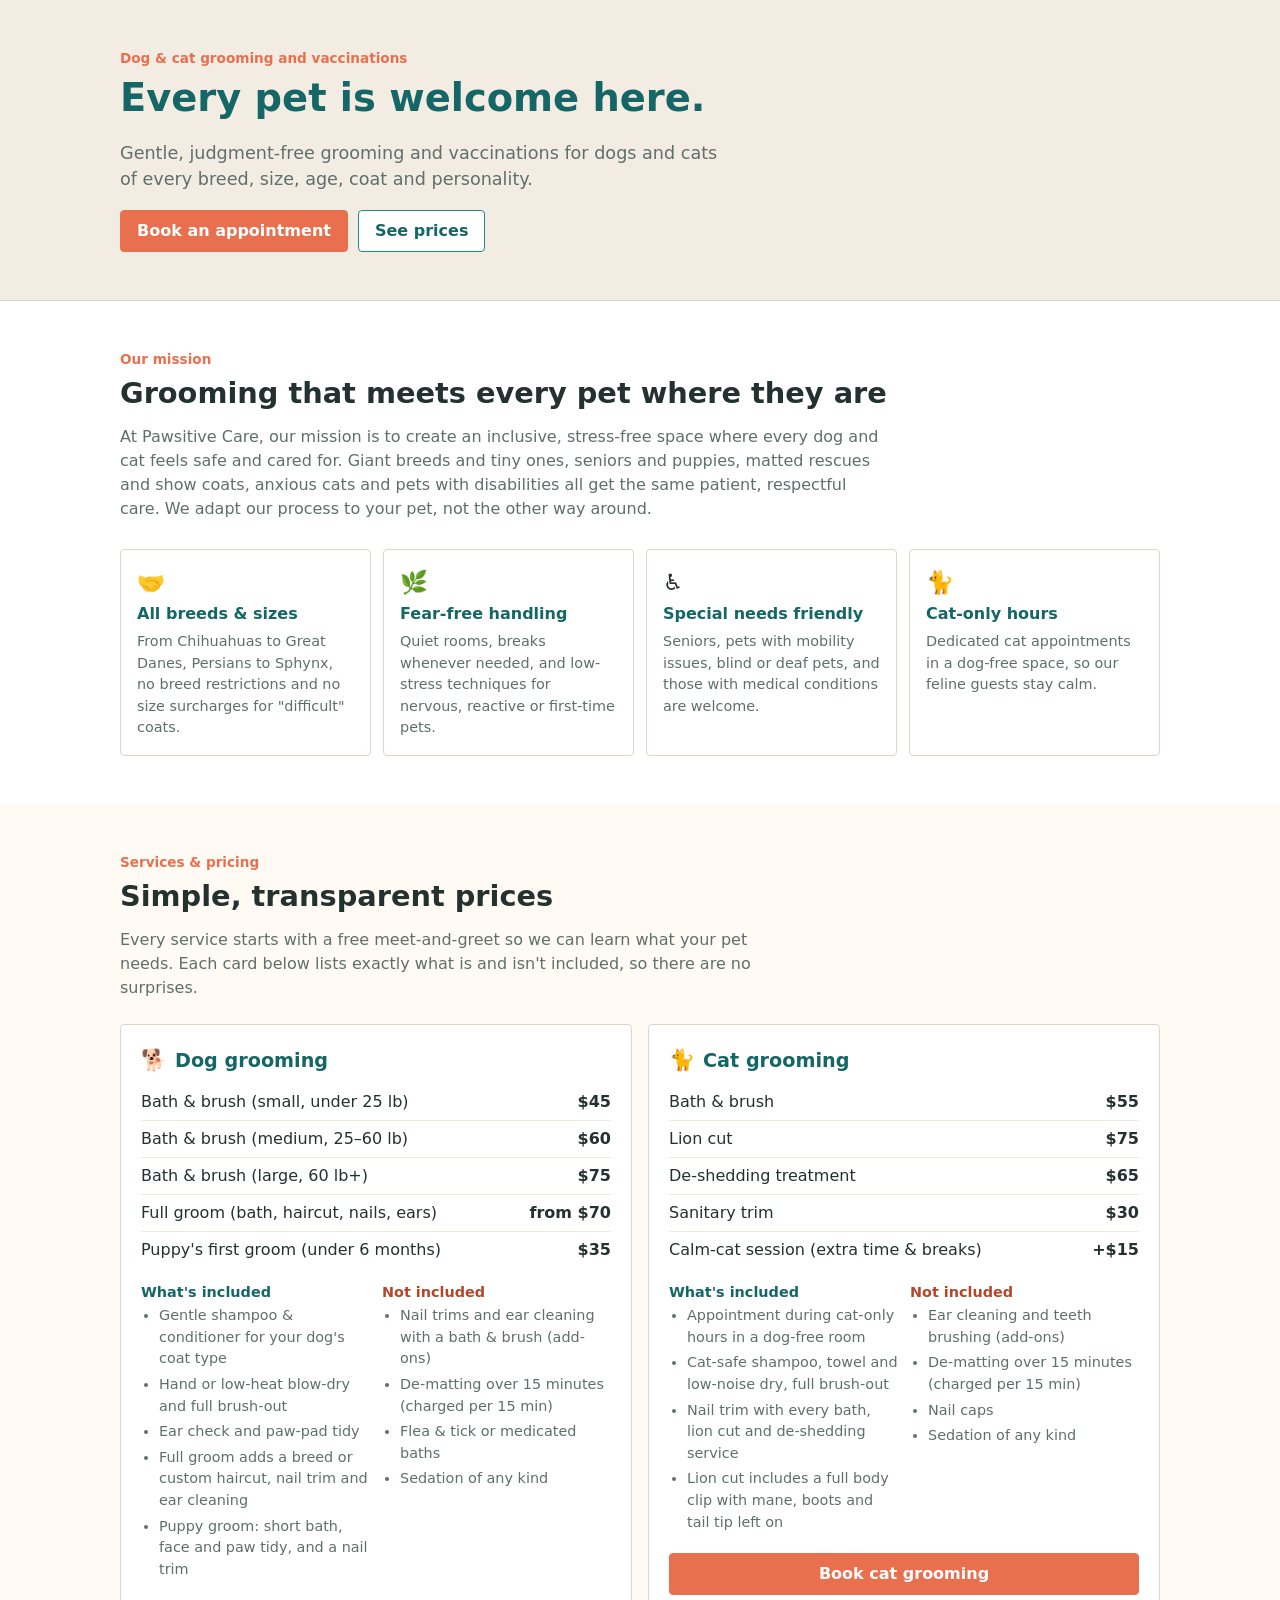
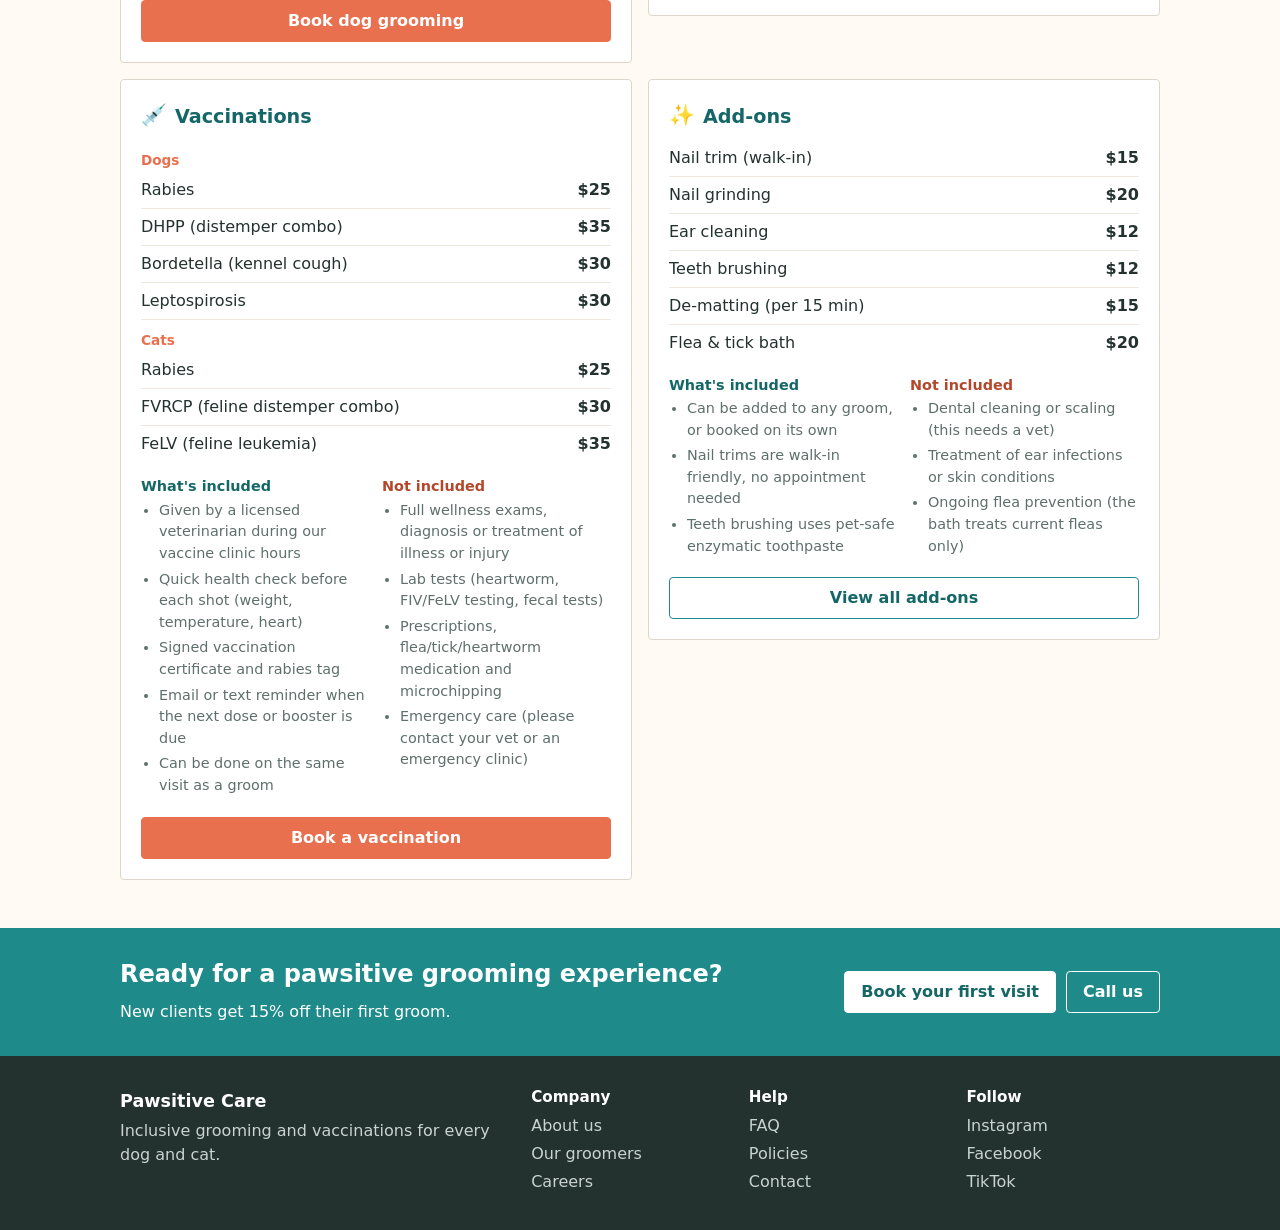
==== index.html @ c1fab8b6 "Make links inert, drop header and disclaimers, tone down styling - All links and buttons now do noth" ====
<!DOCTYPE html>
<html lang="en">
<head>
  <meta charset="UTF-8">
  <meta name="viewport" content="width=device-width, initial-scale=1.0">
  <title>Pawsitive Care | Grooming &amp; Vaccinations for Every Dog &amp; Cat</title>
  <meta name="description" content="Pawsitive Care offers gentle, inclusive grooming and vaccinations for dogs and cats of every breed, size, age and temperament.">
  <link rel="stylesheet" href="css/styles.css">
</head>
<body>

  <main>
    <!-- Hero -->
    <section class="hero">
      <div class="container hero-inner">
        <div class="hero-text">
          <p class="eyebrow">Dog &amp; cat grooming and vaccinations</p>
          <h1>Every pet is welcome here.</h1>
          <p class="lead">Gentle, judgment-free grooming and vaccinations for dogs and cats of every breed, size, age, coat and personality.</p>
          <div class="hero-actions">
            <a href="#" class="btn" data-mvp>Book an appointment</a>
            <a href="#" class="btn btn-ghost" data-mvp>See prices</a>
          </div>
        </div>      </div>
    </section>

    <!-- Mission -->
    <section class="mission" id="mission">
      <div class="container">
        <p class="eyebrow">Our mission</p>
        <h2>Grooming that meets every pet where they are</h2>
        <p class="mission-statement">
          At Pawsitive Care, our mission is to create an inclusive, stress-free space where
          every dog and cat feels safe and cared for. Giant breeds and tiny ones, seniors and puppies, matted
          rescues and show coats, anxious cats and pets with disabilities all get the same patient,
          respectful care. We adapt our process to your pet, not the other way around.
        </p>

        <div class="values">
          <article class="value">
            <div class="value-icon" aria-hidden="true">🤝</div>
            <h3>All breeds &amp; sizes</h3>
            <p>From Chihuahuas to Great Danes, Persians to Sphynx, no breed restrictions and no size surcharges for "difficult" coats.</p>
          </article>
          <article class="value">
            <div class="value-icon" aria-hidden="true">🌿</div>
            <h3>Fear-free handling</h3>
            <p>Quiet rooms, breaks whenever needed, and low-stress techniques for nervous, reactive or first-time pets.</p>
          </article>
          <article class="value">
            <div class="value-icon" aria-hidden="true">♿</div>
            <h3>Special needs friendly</h3>
            <p>Seniors, pets with mobility issues, blind or deaf pets, and those with medical conditions are welcome.</p>
          </article>
          <article class="value">
            <div class="value-icon" aria-hidden="true">🐈</div>
            <h3>Cat-only hours</h3>
            <p>Dedicated cat appointments in a dog-free space, so our feline guests stay calm.</p>
          </article>
        </div>
      </div>
    </section>

    <!-- Services & pricing -->
    <section class="services" id="services">
      <div class="container">
        <p class="eyebrow">Services &amp; pricing</p>
        <h2>Simple, transparent prices</h2>
        <p class="section-sub">Every service starts with a free meet-and-greet so we can learn what your pet needs. Each card below lists exactly what is and isn't included, so there are no surprises.</p>

        <div class="price-grid">
          <article class="price-card">
            <header>
              <span class="card-icon" aria-hidden="true">🐕</span>
              <h3>Dog grooming</h3>
            </header>
            <ul class="price-list">
              <li><span>Bath &amp; brush (small, under 25 lb)</span><span class="price">$45</span></li>
              <li><span>Bath &amp; brush (medium, 25–60 lb)</span><span class="price">$60</span></li>
              <li><span>Bath &amp; brush (large, 60 lb+)</span><span class="price">$75</span></li>
              <li><span>Full groom (bath, haircut, nails, ears)</span><span class="price">from $70</span></li>
              <li><span>Puppy's first groom (under 6 months)</span><span class="price">$35</span></li>
            </ul>
            <div class="coverage">
              <div class="coverage-block included">
                <h4>What's included</h4>
                <ul>
                  <li>Gentle shampoo &amp; conditioner for your dog's coat type</li>
                  <li>Hand or low-heat blow-dry and full brush-out</li>
                  <li>Ear check and paw-pad tidy</li>
                  <li>Full groom adds a breed or custom haircut, nail trim and ear cleaning</li>
                  <li>Puppy groom: short bath, face and paw tidy, and a nail trim</li>
                </ul>
              </div>
              <div class="coverage-block excluded">
                <h4>Not included</h4>
                <ul>
                  <li>Nail trims and ear cleaning with a bath &amp; brush (add-ons)</li>
                  <li>De-matting over 15 minutes (charged per 15 min)</li>
                  <li>Flea &amp; tick or medicated baths</li>
                  <li>Sedation of any kind</li>
                </ul>
              </div>
            </div>
            <a href="#" class="btn btn-block" data-mvp>Book dog grooming</a>
          </article>

          <article class="price-card">
            <header>
              <span class="card-icon" aria-hidden="true">🐈</span>
              <h3>Cat grooming</h3>
            </header>
            <ul class="price-list">
              <li><span>Bath &amp; brush</span><span class="price">$55</span></li>
              <li><span>Lion cut</span><span class="price">$75</span></li>
              <li><span>De-shedding treatment</span><span class="price">$65</span></li>
              <li><span>Sanitary trim</span><span class="price">$30</span></li>
              <li><span>Calm-cat session (extra time &amp; breaks)</span><span class="price">+$15</span></li>
            </ul>
            <div class="coverage">
              <div class="coverage-block included">
                <h4>What's included</h4>
                <ul>
                  <li>Appointment during cat-only hours in a dog-free room</li>
                  <li>Cat-safe shampoo, towel and low-noise dry, full brush-out</li>
                  <li>Nail trim with every bath, lion cut and de-shedding service</li>
                  <li>Lion cut includes a full body clip with mane, boots and tail tip left on</li>
                </ul>
              </div>
              <div class="coverage-block excluded">
                <h4>Not included</h4>
                <ul>
                  <li>Ear cleaning and teeth brushing (add-ons)</li>
                  <li>De-matting over 15 minutes (charged per 15 min)</li>
                  <li>Nail caps</li>
                  <li>Sedation of any kind</li>
                </ul>
              </div>
            </div>
            <a href="#" class="btn btn-block" data-mvp>Book cat grooming</a>
          </article>

          <article class="price-card">
            <header>
              <span class="card-icon" aria-hidden="true">💉</span>
              <h3>Vaccinations</h3>
            </header>
            <ul class="price-list">
              <li class="price-group">Dogs</li>
              <li><span>Rabies</span><span class="price">$25</span></li>
              <li><span>DHPP (distemper combo)</span><span class="price">$35</span></li>
              <li><span>Bordetella (kennel cough)</span><span class="price">$30</span></li>
              <li><span>Leptospirosis</span><span class="price">$30</span></li>
              <li class="price-group">Cats</li>
              <li><span>Rabies</span><span class="price">$25</span></li>
              <li><span>FVRCP (feline distemper combo)</span><span class="price">$30</span></li>
              <li><span>FeLV (feline leukemia)</span><span class="price">$35</span></li>
            </ul>
            <div class="coverage">
              <div class="coverage-block included">
                <h4>What's included</h4>
                <ul>
                  <li>Given by a licensed veterinarian during our vaccine clinic hours</li>
                  <li>Quick health check before each shot (weight, temperature, heart)</li>
                  <li>Signed vaccination certificate and rabies tag</li>
                  <li>Email or text reminder when the next dose or booster is due</li>
                  <li>Can be done on the same visit as a groom</li>
                </ul>
              </div>
              <div class="coverage-block excluded">
                <h4>Not included</h4>
                <ul>
                  <li>Full wellness exams, diagnosis or treatment of illness or injury</li>
                  <li>Lab tests (heartworm, FIV/FeLV testing, fecal tests)</li>
                  <li>Prescriptions, flea/tick/heartworm medication and microchipping</li>
                  <li>Emergency care (please contact your vet or an emergency clinic)</li>
                </ul>
              </div>
            </div>
            <a href="#" class="btn btn-block" data-mvp>Book a vaccination</a>
          </article>

          <article class="price-card">
            <header>
              <span class="card-icon" aria-hidden="true">✨</span>
              <h3>Add-ons</h3>
            </header>
            <ul class="price-list">
              <li><span>Nail trim (walk-in)</span><span class="price">$15</span></li>
              <li><span>Nail grinding</span><span class="price">$20</span></li>
              <li><span>Ear cleaning</span><span class="price">$12</span></li>
              <li><span>Teeth brushing</span><span class="price">$12</span></li>
              <li><span>De-matting (per 15 min)</span><span class="price">$15</span></li>
              <li><span>Flea &amp; tick bath</span><span class="price">$20</span></li>
            </ul>
            <div class="coverage">
              <div class="coverage-block included">
                <h4>What's included</h4>
                <ul>
                  <li>Can be added to any groom, or booked on its own</li>
                  <li>Nail trims are walk-in friendly, no appointment needed</li>
                  <li>Teeth brushing uses pet-safe enzymatic toothpaste</li>
                </ul>
              </div>
              <div class="coverage-block excluded">
                <h4>Not included</h4>
                <ul>
                  <li>Dental cleaning or scaling (this needs a vet)</li>
                  <li>Treatment of ear infections or skin conditions</li>
                  <li>Ongoing flea prevention (the bath treats current fleas only)</li>
                </ul>
              </div>
            </div>
            <a href="#" class="btn btn-block btn-ghost" data-mvp>View all add-ons</a>
          </article>
        </div>
      </div>
    </section>

    <!-- CTA -->
    <section class="cta">
      <div class="container cta-inner">
        <div>
          <h2>Ready for a pawsitive grooming experience?</h2>
          <p>New clients get 15% off their first groom.</p>
        </div>
        <div class="cta-actions">
          <a href="#" class="btn btn-light" data-mvp>Book your first visit</a>
          <a href="#" class="btn btn-outline-light" data-mvp>Call us</a>
        </div>
      </div>
    </section>
  </main>

  <footer class="site-footer">
    <div class="container footer-grid">
      <div>
        <a href="#" class="logo logo-footer" data-mvp>Pawsitive Care</a>
        <p>Inclusive grooming and vaccinations for every dog and cat.</p>
      </div>
      <div>
        <h4>Company</h4>
        <a href="#" data-mvp>About us</a>
        <a href="#" data-mvp>Our groomers</a>
        <a href="#" data-mvp>Careers</a>
      </div>
      <div>
        <h4>Help</h4>
        <a href="#" data-mvp>FAQ</a>
        <a href="#" data-mvp>Policies</a>
        <a href="#" data-mvp>Contact</a>
      </div>
      <div>
        <h4>Follow</h4>
        <a href="#" data-mvp>Instagram</a>
        <a href="#" data-mvp>Facebook</a>
        <a href="#" data-mvp>TikTok</a>
      </div>
    </div>
  </footer>

  <script src="js/main.js"></script>
</body>
</html>
---- css/styles.css ----
:root {
  --teal: #1f8a8a;
  --teal-dark: #156666;
  --coral: #e8704f;
  --cream: #fffaf4;
  --sand: #f3ece2;
  --ink: #23312f;
  --muted: #5f6f6c;
  --white: #ffffff;
  --line: #ddd5c9;
}

* { box-sizing: border-box; }

body {
  margin: 0;
  font-family: system-ui, -apple-system, "Segoe UI", Roboto, "Helvetica Neue", Arial, sans-serif;
  color: var(--ink);
  background: var(--cream);
  line-height: 1.5;
}

h1, h2, h3, h4 { line-height: 1.2; margin: 0 0 0.5em; }
a { color: inherit; }

.container {
  width: min(1040px, 100% - 32px);
  margin-inline: auto;
}

.eyebrow {
  font-size: 0.85rem;
  font-weight: 700;
  color: var(--coral);
  margin: 0 0 0.4rem;
}

/* Buttons */
.btn {
  display: inline-block;
  background: var(--coral);
  color: var(--white);
  text-decoration: none;
  font-weight: 600;
  padding: 8px 16px;
  border-radius: 4px;
  border: 1px solid var(--coral);
}
.btn-block { display: block; text-align: center; }
.btn-ghost { background: var(--white); color: var(--teal-dark); border-color: var(--teal); }
.btn-light { background: var(--white); color: var(--teal-dark); border-color: var(--white); }
.btn-outline-light { background: transparent; color: var(--white); border-color: var(--white); }

/* Hero */
.hero {
  background: var(--sand);
  padding: 48px 0;
  border-bottom: 1px solid var(--line);
}
.hero h1 { font-size: 2.4rem; color: var(--teal-dark); }
.lead { font-size: 1.1rem; color: var(--muted); max-width: 34em; }
.hero-actions { display: flex; gap: 10px; flex-wrap: wrap; margin-top: 16px; }

/* Mission */
.mission { padding: 48px 0; background: var(--white); }
.mission h2 { font-size: 1.8rem; }
.mission-statement {
  max-width: 760px;
  margin: 0 0 28px;
  color: var(--muted);
}
.values {
  display: grid;
  grid-template-columns: repeat(4, 1fr);
  gap: 12px;
}
.value {
  border: 1px solid var(--line);
  border-radius: 4px;
  padding: 16px;
}
.value-icon { font-size: 1.4rem; margin-bottom: 4px; }
.value h3 { font-size: 1rem; color: var(--teal-dark); }
.value p { margin: 0; color: var(--muted); font-size: 0.9rem; }

/* Services */
.services { padding: 48px 0; }
.services h2 { font-size: 1.8rem; }
.section-sub { color: var(--muted); margin: 0 0 24px; max-width: 40em; }
.price-grid {
  display: grid;
  grid-template-columns: repeat(2, 1fr);
  gap: 16px;
  align-items: start;
}
.price-card {
  background: var(--white);
  border: 1px solid var(--line);
  border-radius: 4px;
  padding: 20px;
}
.price-card header { display: flex; align-items: center; gap: 8px; margin-bottom: 8px; }
.price-card h3 { margin: 0; font-size: 1.2rem; color: var(--teal-dark); }
.card-icon { font-size: 1.3rem; }
.price-list { list-style: none; margin: 0 0 16px; padding: 0; }
.price-list li {
  display: flex;
  justify-content: space-between;
  gap: 16px;
  padding: 6px 0;
  border-bottom: 1px solid #eee7dc;
}
.price-list li:last-child { border-bottom: 0; }
.price-list li.price-group {
  display: block;
  font-size: 0.85rem;
  font-weight: 700;
  color: var(--coral);
  padding: 10px 0 2px;
  border-bottom: 0;
}
.price { font-weight: 700; white-space: nowrap; }

/* What is / isn't included */
.coverage {
  display: grid;
  grid-template-columns: 1fr 1fr;
  gap: 12px;
  margin-bottom: 16px;
  font-size: 0.9rem;
}
.coverage-block h4 { font-size: 0.9rem; margin-bottom: 4px; }
.coverage-block ul { margin: 0; padding-left: 18px; color: var(--muted); }
.coverage-block li { margin-bottom: 4px; }
.included h4 { color: var(--teal-dark); }
.excluded h4 { color: #b4472b; }

/* CTA */
.cta { background: var(--teal); color: var(--white); padding: 32px 0; }
.cta-inner {
  display: flex;
  align-items: center;
  justify-content: space-between;
  gap: 16px;
  flex-wrap: wrap;
}
.cta h2 { font-size: 1.5rem; }
.cta p { margin: 0; }
.cta-actions { display: flex; gap: 10px; flex-wrap: wrap; }

/* Footer */
.site-footer { background: var(--ink); color: #c9d3d1; padding: 32px 0; }
.footer-grid {
  display: grid;
  grid-template-columns: 2fr 1fr 1fr 1fr;
  gap: 24px;
}
.site-footer h4 { color: var(--white); font-size: 0.95rem; }
.site-footer p { margin: 0; }
.site-footer a { display: block; color: #c9d3d1; text-decoration: none; margin-bottom: 4px; }
.logo-footer { color: var(--white) !important; font-size: 1.1rem; font-weight: 700; }

/* Responsive */
@media (max-width: 900px) {
  .values { grid-template-columns: repeat(2, 1fr); }
  .price-grid { grid-template-columns: 1fr; }
  .coverage { grid-template-columns: 1fr; }
  .footer-grid { grid-template-columns: 1fr 1fr; }
}

@media (max-width: 560px) {
  .values { grid-template-columns: 1fr; }
  .hero h1 { font-size: 2rem; }
}
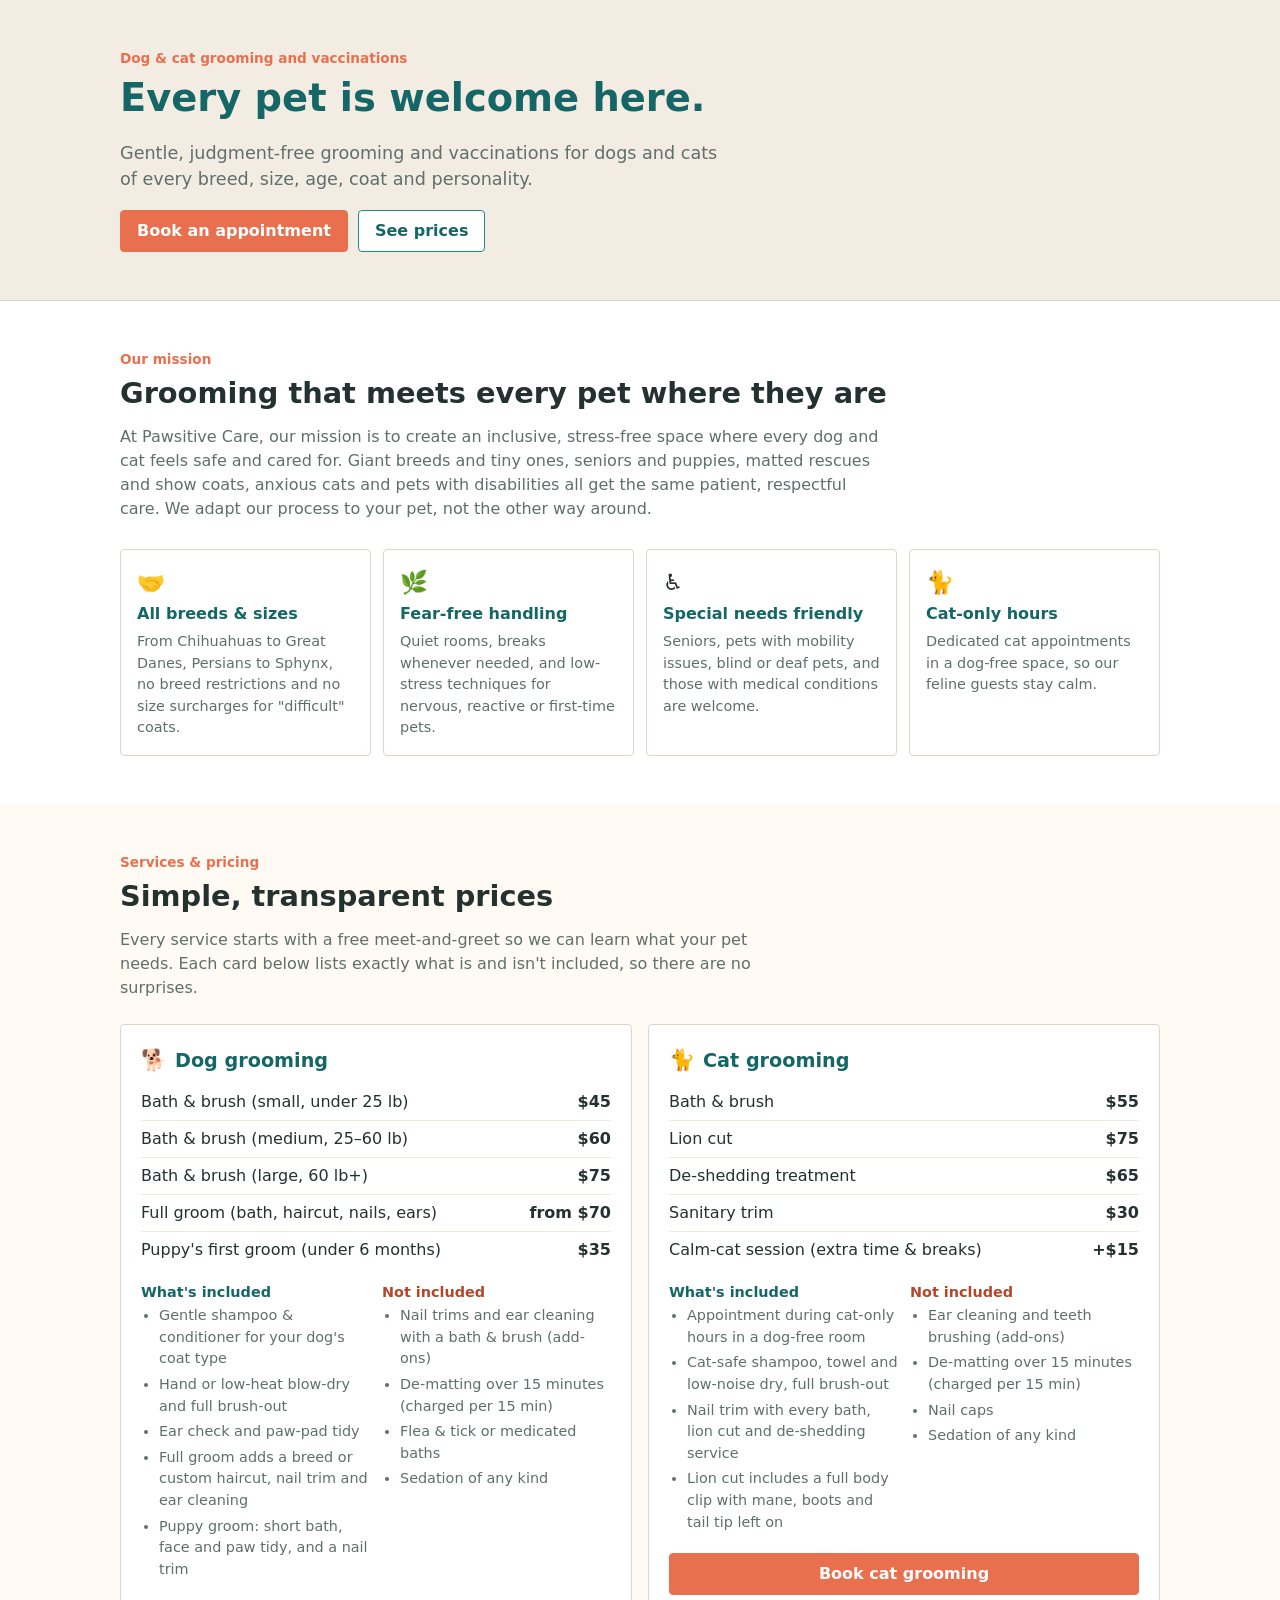
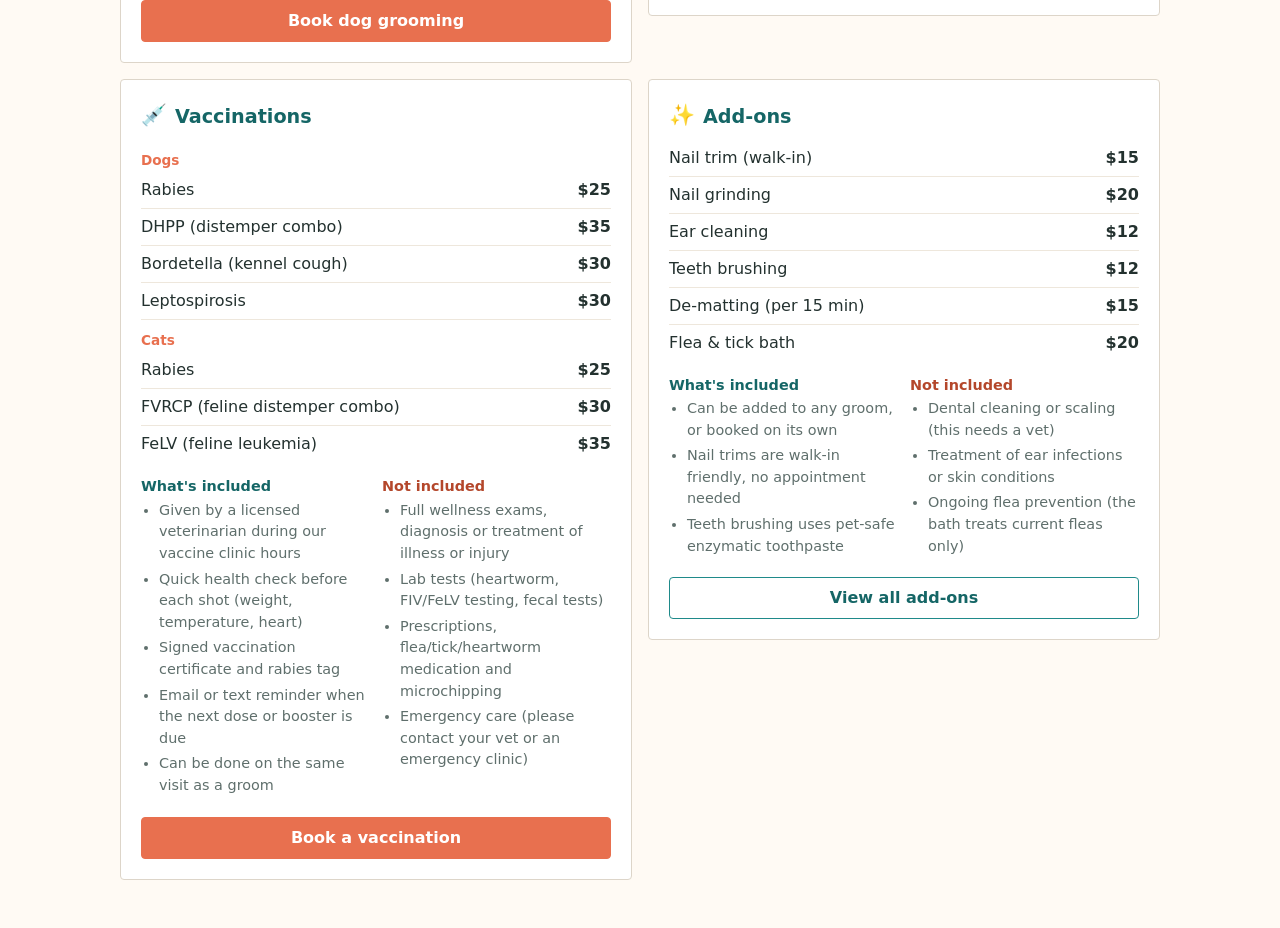
==== commit 5d5ef77e: "Remove bottom call-to-action section and footer Co-Authored-By: Claude Opus 5.5 <noreply@anthropic.c" ====
--- a/index.html
+++ b/index.html
@@ -216,48 +216,7 @@
         </div>
       </div>
     </section>
-
-    <!-- CTA -->
-    <section class="cta">
-      <div class="container cta-inner">
-        <div>
-          <h2>Ready for a pawsitive grooming experience?</h2>
-          <p>New clients get 15% off their first groom.</p>
-        </div>
-        <div class="cta-actions">
-          <a href="#" class="btn btn-light" data-mvp>Book your first visit</a>
-          <a href="#" class="btn btn-outline-light" data-mvp>Call us</a>
-        </div>
-      </div>
-    </section>
   </main>
-
-  <footer class="site-footer">
-    <div class="container footer-grid">
-      <div>
-        <a href="#" class="logo logo-footer" data-mvp>Pawsitive Care</a>
-        <p>Inclusive grooming and vaccinations for every dog and cat.</p>
-      </div>
-      <div>
-        <h4>Company</h4>
-        <a href="#" data-mvp>About us</a>
-        <a href="#" data-mvp>Our groomers</a>
-        <a href="#" data-mvp>Careers</a>
-      </div>
-      <div>
-        <h4>Help</h4>
-        <a href="#" data-mvp>FAQ</a>
-        <a href="#" data-mvp>Policies</a>
-        <a href="#" data-mvp>Contact</a>
-      </div>
-      <div>
-        <h4>Follow</h4>
-        <a href="#" data-mvp>Instagram</a>
-        <a href="#" data-mvp>Facebook</a>
-        <a href="#" data-mvp>TikTok</a>
-      </div>
-    </div>
-  </footer>
 
   <script src="js/main.js"></script>
 </body>
--- a/css/styles.css
+++ b/css/styles.css
@@ -48,8 +48,6 @@
 }
 .btn-block { display: block; text-align: center; }
 .btn-ghost { background: var(--white); color: var(--teal-dark); border-color: var(--teal); }
-.btn-light { background: var(--white); color: var(--teal-dark); border-color: var(--white); }
-.btn-outline-light { background: transparent; color: var(--white); border-color: var(--white); }
 
 /* Hero */
 .hero {
@@ -135,37 +133,11 @@
 .included h4 { color: var(--teal-dark); }
 .excluded h4 { color: #b4472b; }
 
-/* CTA */
-.cta { background: var(--teal); color: var(--white); padding: 32px 0; }
-.cta-inner {
-  display: flex;
-  align-items: center;
-  justify-content: space-between;
-  gap: 16px;
-  flex-wrap: wrap;
-}
-.cta h2 { font-size: 1.5rem; }
-.cta p { margin: 0; }
-.cta-actions { display: flex; gap: 10px; flex-wrap: wrap; }
-
-/* Footer */
-.site-footer { background: var(--ink); color: #c9d3d1; padding: 32px 0; }
-.footer-grid {
-  display: grid;
-  grid-template-columns: 2fr 1fr 1fr 1fr;
-  gap: 24px;
-}
-.site-footer h4 { color: var(--white); font-size: 0.95rem; }
-.site-footer p { margin: 0; }
-.site-footer a { display: block; color: #c9d3d1; text-decoration: none; margin-bottom: 4px; }
-.logo-footer { color: var(--white) !important; font-size: 1.1rem; font-weight: 700; }
-
 /* Responsive */
 @media (max-width: 900px) {
   .values { grid-template-columns: repeat(2, 1fr); }
   .price-grid { grid-template-columns: 1fr; }
   .coverage { grid-template-columns: 1fr; }
-  .footer-grid { grid-template-columns: 1fr 1fr; }
 }
 
 @media (max-width: 560px) {
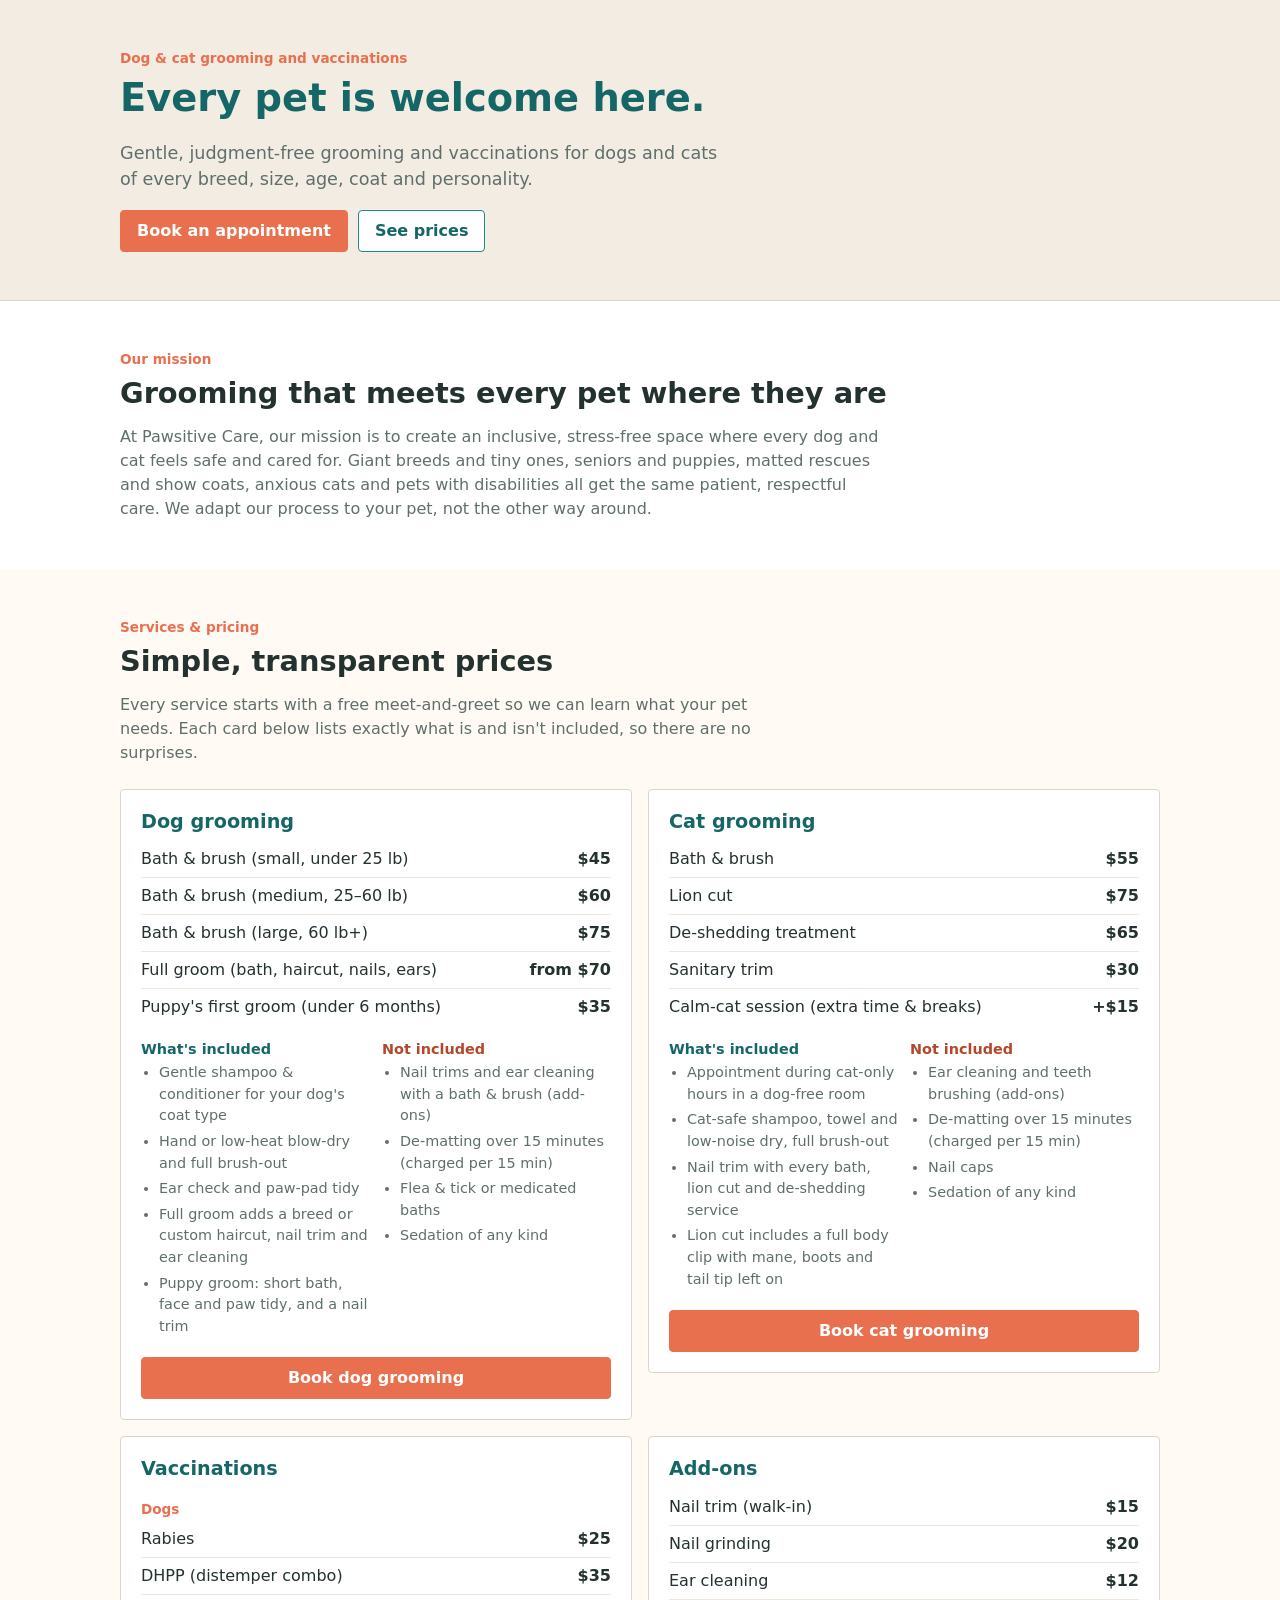
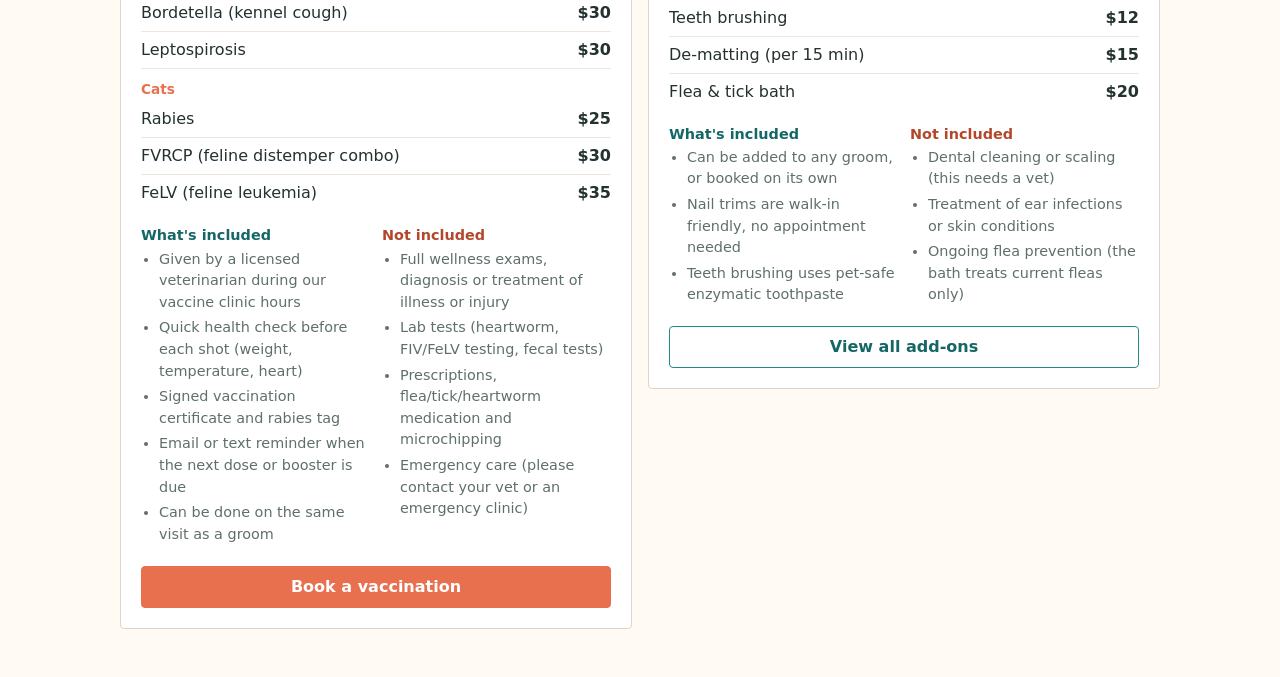
==== commit 8878dfb5: "Remove mission value cards and all emojis Co-Authored-By: Claude Opus 5.5 <noreply@anthropic.com> Cl" ====
--- a/index.html
+++ b/index.html
@@ -35,29 +35,6 @@
           rescues and show coats, anxious cats and pets with disabilities all get the same patient,
           respectful care. We adapt our process to your pet, not the other way around.
         </p>
-
-        <div class="values">
-          <article class="value">
-            <div class="value-icon" aria-hidden="true">🤝</div>
-            <h3>All breeds &amp; sizes</h3>
-            <p>From Chihuahuas to Great Danes, Persians to Sphynx, no breed restrictions and no size surcharges for "difficult" coats.</p>
-          </article>
-          <article class="value">
-            <div class="value-icon" aria-hidden="true">🌿</div>
-            <h3>Fear-free handling</h3>
-            <p>Quiet rooms, breaks whenever needed, and low-stress techniques for nervous, reactive or first-time pets.</p>
-          </article>
-          <article class="value">
-            <div class="value-icon" aria-hidden="true">♿</div>
-            <h3>Special needs friendly</h3>
-            <p>Seniors, pets with mobility issues, blind or deaf pets, and those with medical conditions are welcome.</p>
-          </article>
-          <article class="value">
-            <div class="value-icon" aria-hidden="true">🐈</div>
-            <h3>Cat-only hours</h3>
-            <p>Dedicated cat appointments in a dog-free space, so our feline guests stay calm.</p>
-          </article>
-        </div>
       </div>
     </section>
 
@@ -71,7 +48,6 @@
         <div class="price-grid">
           <article class="price-card">
             <header>
-              <span class="card-icon" aria-hidden="true">🐕</span>
               <h3>Dog grooming</h3>
             </header>
             <ul class="price-list">
@@ -107,7 +83,6 @@
 
           <article class="price-card">
             <header>
-              <span class="card-icon" aria-hidden="true">🐈</span>
               <h3>Cat grooming</h3>
             </header>
             <ul class="price-list">
@@ -142,7 +117,6 @@
 
           <article class="price-card">
             <header>
-              <span class="card-icon" aria-hidden="true">💉</span>
               <h3>Vaccinations</h3>
             </header>
             <ul class="price-list">
@@ -182,7 +156,6 @@
 
           <article class="price-card">
             <header>
-              <span class="card-icon" aria-hidden="true">✨</span>
               <h3>Add-ons</h3>
             </header>
             <ul class="price-list">
--- a/css/styles.css
+++ b/css/styles.css
@@ -64,22 +64,9 @@
 .mission h2 { font-size: 1.8rem; }
 .mission-statement {
   max-width: 760px;
-  margin: 0 0 28px;
+  margin: 0;
   color: var(--muted);
 }
-.values {
-  display: grid;
-  grid-template-columns: repeat(4, 1fr);
-  gap: 12px;
-}
-.value {
-  border: 1px solid var(--line);
-  border-radius: 4px;
-  padding: 16px;
-}
-.value-icon { font-size: 1.4rem; margin-bottom: 4px; }
-.value h3 { font-size: 1rem; color: var(--teal-dark); }
-.value p { margin: 0; color: var(--muted); font-size: 0.9rem; }
 
 /* Services */
 .services { padding: 48px 0; }
@@ -99,7 +86,6 @@
 }
 .price-card header { display: flex; align-items: center; gap: 8px; margin-bottom: 8px; }
 .price-card h3 { margin: 0; font-size: 1.2rem; color: var(--teal-dark); }
-.card-icon { font-size: 1.3rem; }
 .price-list { list-style: none; margin: 0 0 16px; padding: 0; }
 .price-list li {
   display: flex;
@@ -135,12 +121,10 @@
 
 /* Responsive */
 @media (max-width: 900px) {
-  .values { grid-template-columns: repeat(2, 1fr); }
   .price-grid { grid-template-columns: 1fr; }
   .coverage { grid-template-columns: 1fr; }
 }
 
 @media (max-width: 560px) {
-  .values { grid-template-columns: 1fr; }
   .hero h1 { font-size: 2rem; }
 }
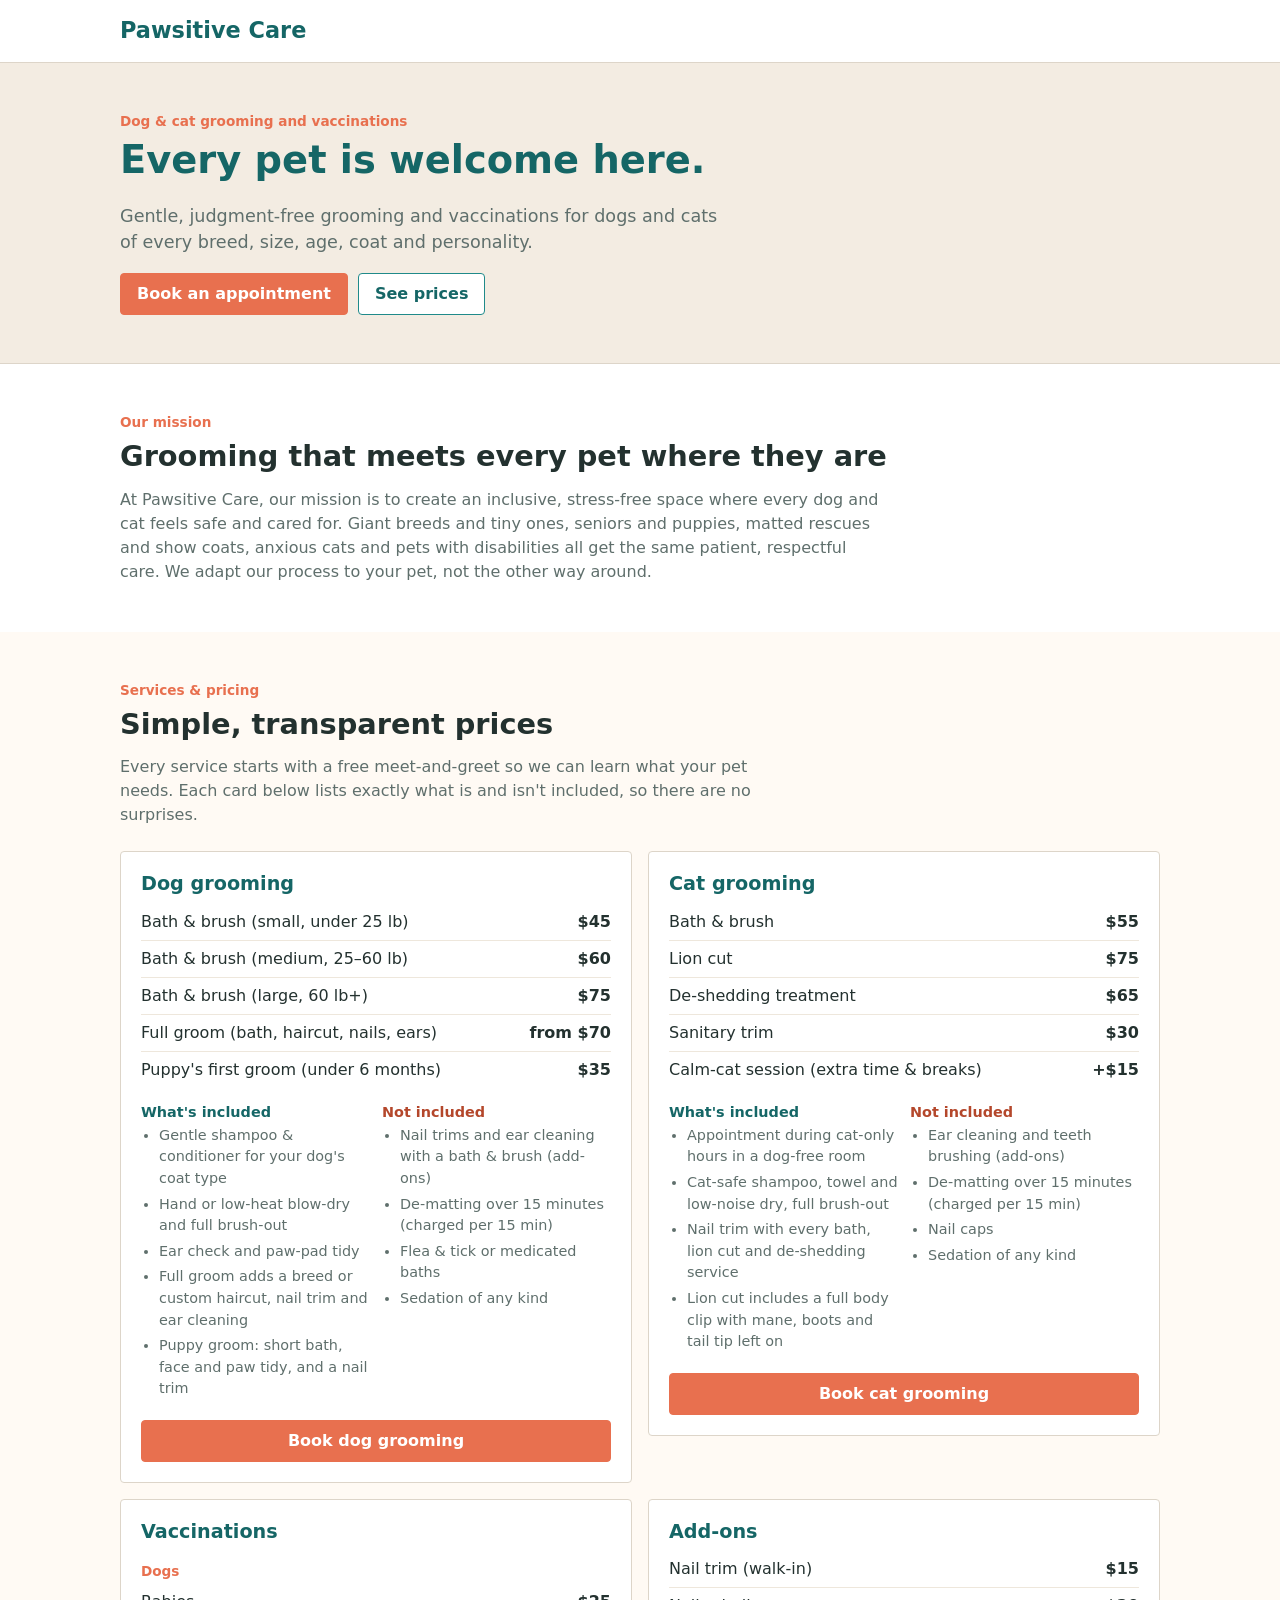
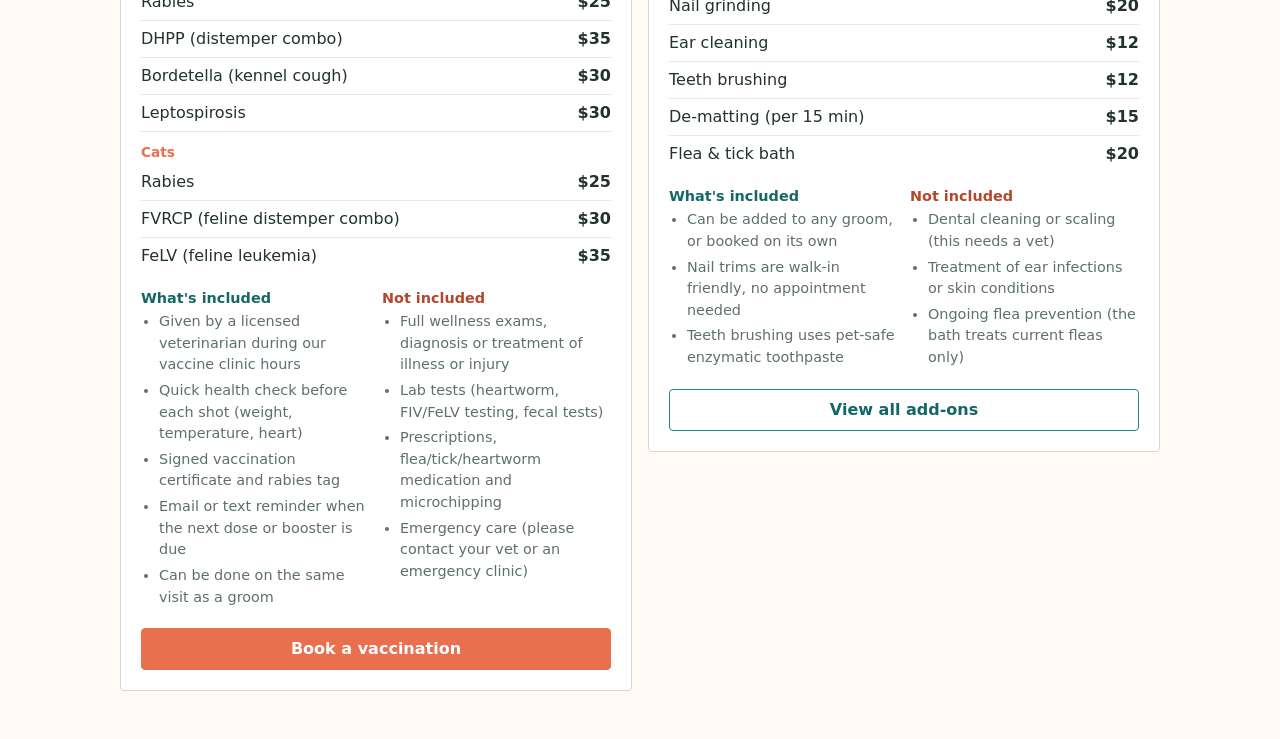
==== commit a3d912d7: "Add company name at the top of the page Co-Authored-By: Claude Opus 5.5 <noreply@anthropic.com> Clau" ====
--- a/index.html
+++ b/index.html
@@ -8,6 +8,12 @@
   <link rel="stylesheet" href="css/styles.css">
 </head>
 <body>
+
+  <header class="site-header">
+    <div class="container">
+      <span class="company-name">Pawsitive Care</span>
+    </div>
+  </header>
 
   <main>
     <!-- Hero -->
--- a/css/styles.css
+++ b/css/styles.css
@@ -48,6 +48,14 @@
 }
 .btn-block { display: block; text-align: center; }
 .btn-ghost { background: var(--white); color: var(--teal-dark); border-color: var(--teal); }
+
+/* Header */
+.site-header {
+  background: var(--white);
+  border-bottom: 1px solid var(--line);
+  padding: 14px 0;
+}
+.company-name { font-size: 1.4rem; font-weight: 700; color: var(--teal-dark); }
 
 /* Hero */
 .hero {
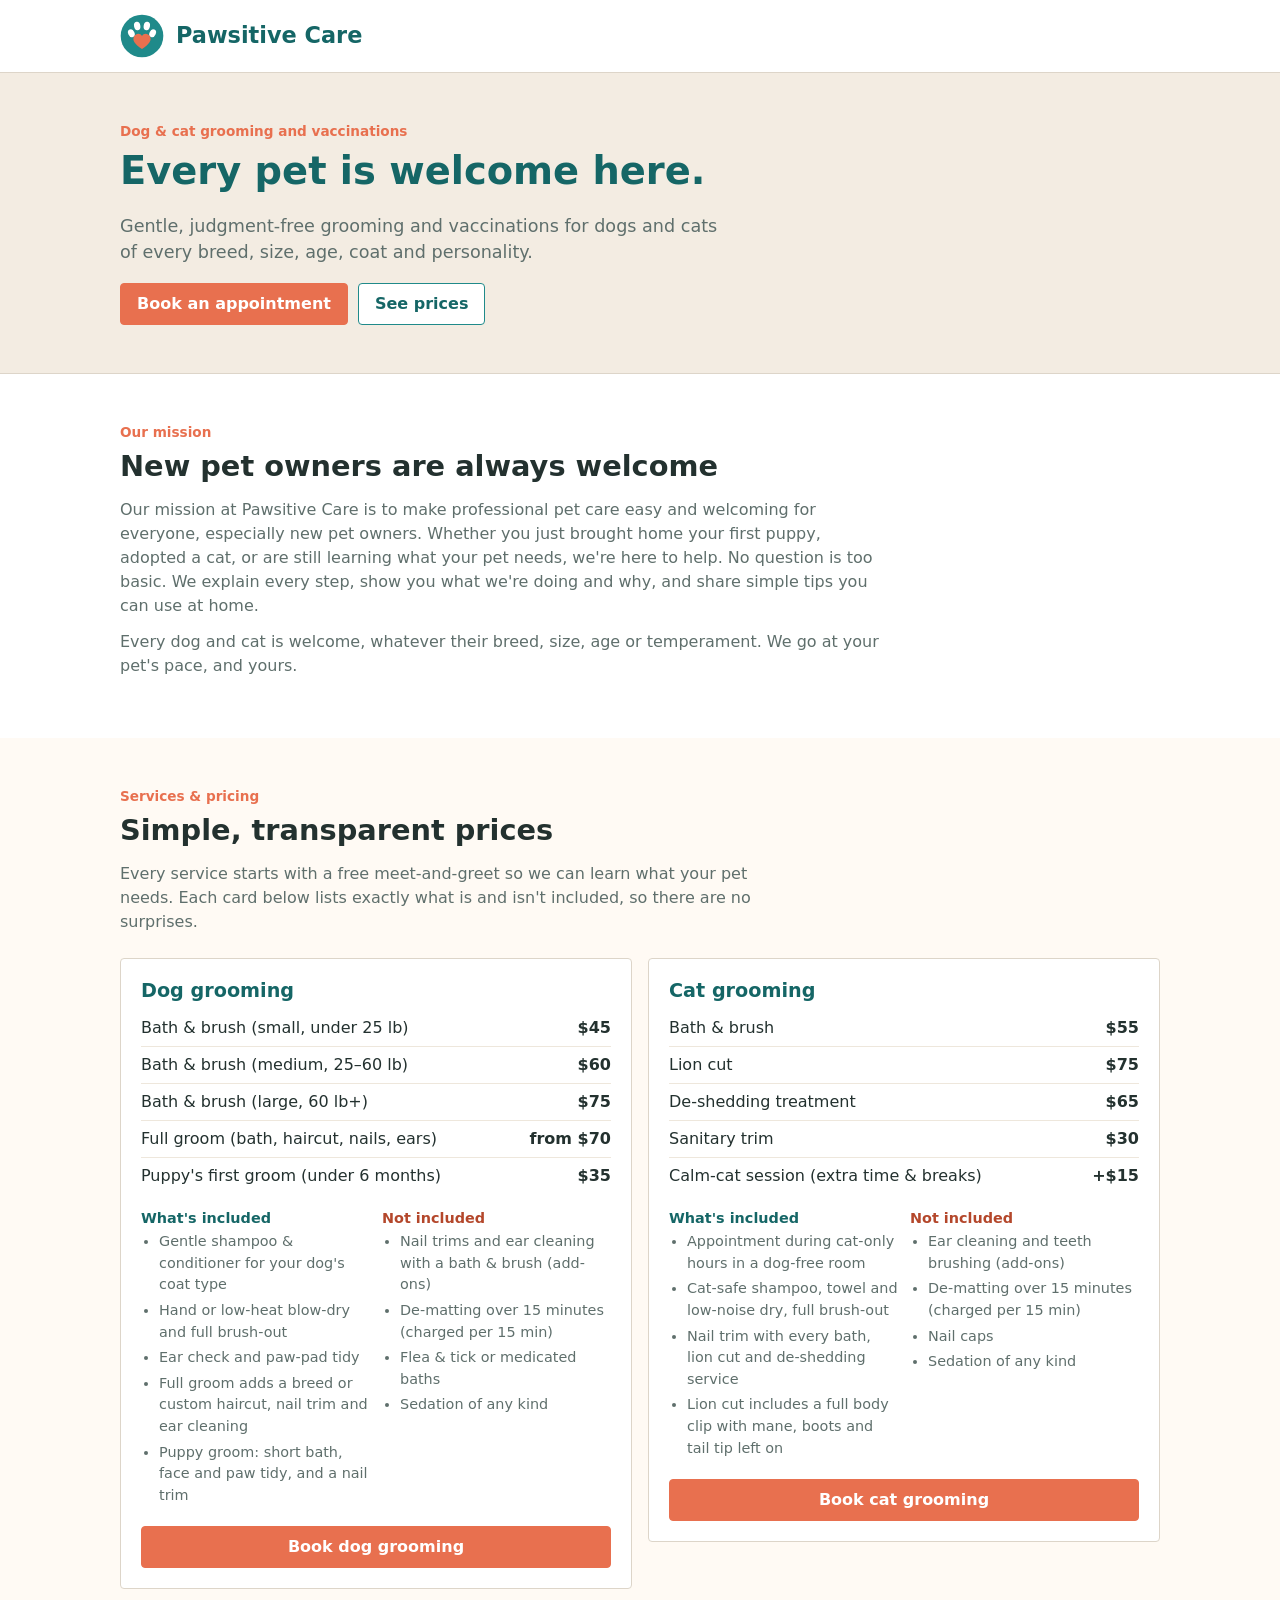
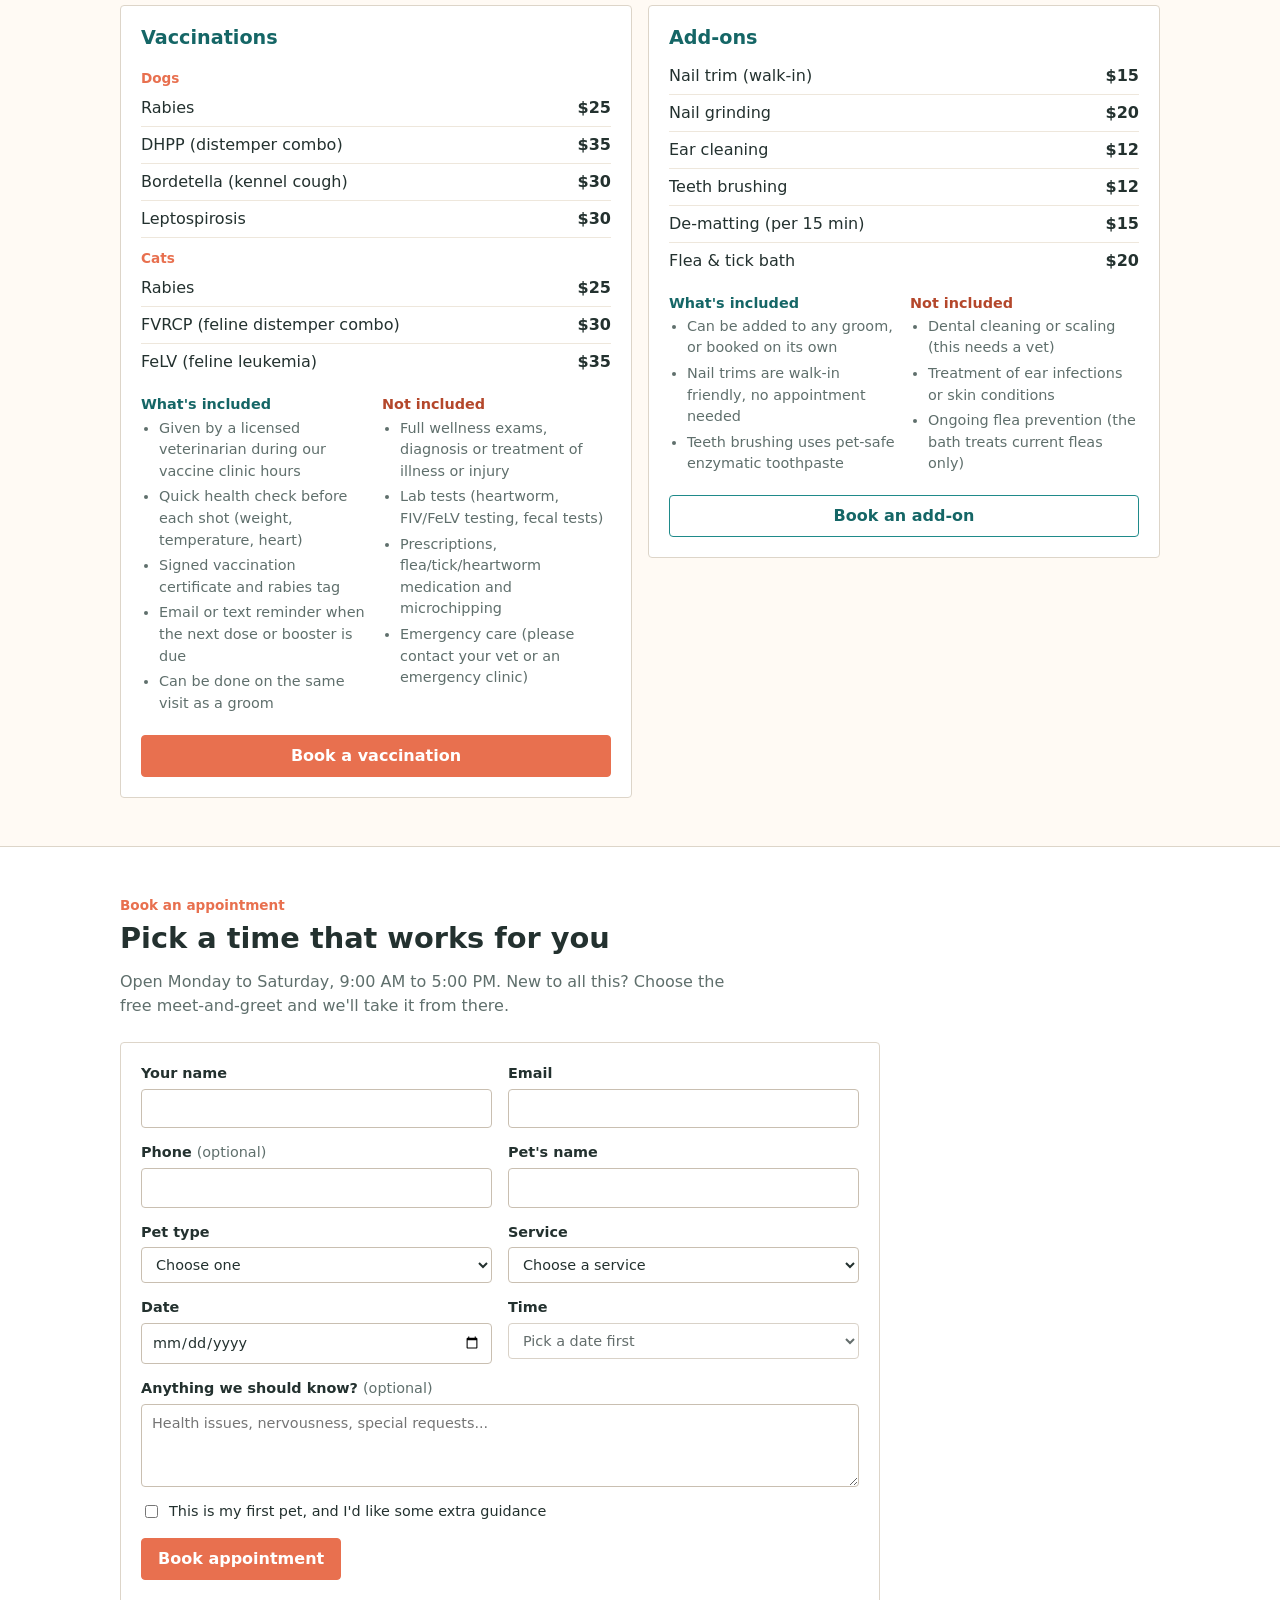
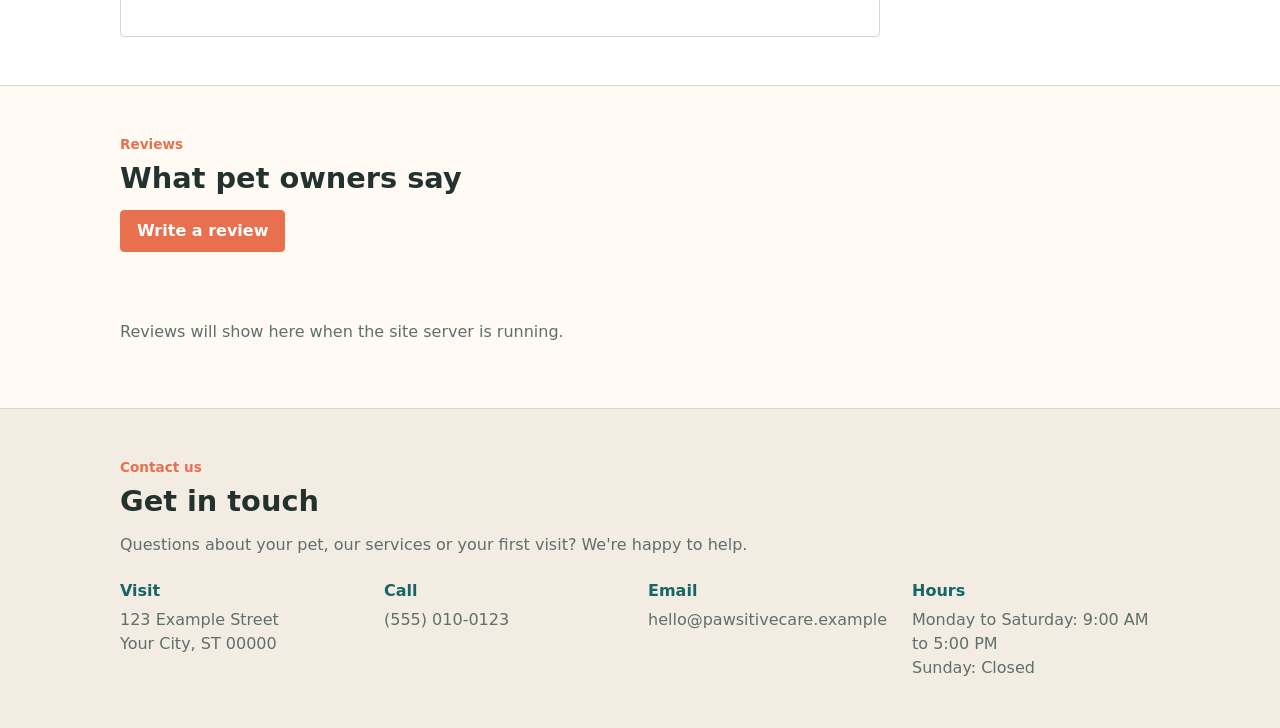
==== commit 233d7fac: "Add booking, reviews, contact section, logo and new-owner mission - server.py: standard-library Pyth" ====
--- a/index.html
+++ b/index.html
@@ -5,12 +5,14 @@
   <meta name="viewport" content="width=device-width, initial-scale=1.0">
   <title>Pawsitive Care | Grooming &amp; Vaccinations for Every Dog &amp; Cat</title>
   <meta name="description" content="Pawsitive Care offers gentle, inclusive grooming and vaccinations for dogs and cats of every breed, size, age and temperament.">
+  <link rel="icon" href="images/logo.svg" type="image/svg+xml">
   <link rel="stylesheet" href="css/styles.css">
 </head>
 <body>
 
   <header class="site-header">
-    <div class="container">
+    <div class="container header-inner">
+      <img src="images/logo.svg" alt="" class="logo" width="44" height="44">
       <span class="company-name">Pawsitive Care</span>
     </div>
   </header>
@@ -24,22 +26,27 @@
           <h1>Every pet is welcome here.</h1>
           <p class="lead">Gentle, judgment-free grooming and vaccinations for dogs and cats of every breed, size, age, coat and personality.</p>
           <div class="hero-actions">
-            <a href="#" class="btn" data-mvp>Book an appointment</a>
-            <a href="#" class="btn btn-ghost" data-mvp>See prices</a>
-          </div>
-        </div>      </div>
+            <a href="#booking" class="btn">Book an appointment</a>
+            <a href="#services" class="btn btn-ghost">See prices</a>
+          </div>
+        </div>
+      </div>
     </section>
 
     <!-- Mission -->
     <section class="mission" id="mission">
       <div class="container">
         <p class="eyebrow">Our mission</p>
-        <h2>Grooming that meets every pet where they are</h2>
+        <h2>New pet owners are always welcome</h2>
         <p class="mission-statement">
-          At Pawsitive Care, our mission is to create an inclusive, stress-free space where
-          every dog and cat feels safe and cared for. Giant breeds and tiny ones, seniors and puppies, matted
-          rescues and show coats, anxious cats and pets with disabilities all get the same patient,
-          respectful care. We adapt our process to your pet, not the other way around.
+          Our mission at Pawsitive Care is to make professional pet care easy and welcoming for everyone,
+          especially new pet owners. Whether you just brought home your first puppy, adopted a cat, or are
+          still learning what your pet needs, we're here to help. No question is too basic. We explain every
+          step, show you what we're doing and why, and share simple tips you can use at home.
+        </p>
+        <p class="mission-statement">
+          Every dog and cat is welcome, whatever their breed, size, age or temperament. We go at your pet's
+          pace, and yours.
         </p>
       </div>
     </section>
@@ -84,7 +91,7 @@
                 </ul>
               </div>
             </div>
-            <a href="#" class="btn btn-block" data-mvp>Book dog grooming</a>
+            <a href="#booking" class="btn btn-block" data-book="Dog grooming">Book dog grooming</a>
           </article>
 
           <article class="price-card">
@@ -118,7 +125,7 @@
                 </ul>
               </div>
             </div>
-            <a href="#" class="btn btn-block" data-mvp>Book cat grooming</a>
+            <a href="#booking" class="btn btn-block" data-book="Cat grooming">Book cat grooming</a>
           </article>
 
           <article class="price-card">
@@ -157,7 +164,7 @@
                 </ul>
               </div>
             </div>
-            <a href="#" class="btn btn-block" data-mvp>Book a vaccination</a>
+            <a href="#booking" class="btn btn-block" data-book="Vaccinations">Book a vaccination</a>
           </article>
 
           <article class="price-card">
@@ -190,8 +197,157 @@
                 </ul>
               </div>
             </div>
-            <a href="#" class="btn btn-block btn-ghost" data-mvp>View all add-ons</a>
+            <a href="#booking" class="btn btn-block btn-ghost" data-book="Add-ons">Book an add-on</a>
           </article>
+        </div>
+      </div>
+    </section>
+    <!-- Booking -->
+    <section class="booking" id="booking">
+      <div class="container">
+        <p class="eyebrow">Book an appointment</p>
+        <h2>Pick a time that works for you</h2>
+        <p class="section-sub">Open Monday to Saturday, 9:00 AM to 5:00 PM. New to all this? Choose the free meet-and-greet and we'll take it from there.</p>
+
+        <form id="booking-form" class="form-card">
+          <div class="form-grid">
+            <label>Your name
+              <input type="text" name="owner_name" maxlength="80" required autocomplete="name">
+            </label>
+            <label>Email
+              <input type="email" name="email" maxlength="120" required autocomplete="email">
+            </label>
+            <label><span>Phone <span class="optional">(optional)</span></span>
+              <input type="tel" name="phone" maxlength="30" autocomplete="tel">
+            </label>
+            <label>Pet's name
+              <input type="text" name="pet_name" maxlength="60" required>
+            </label>
+            <label>Pet type
+              <select name="pet_type" required>
+                <option value="">Choose one</option>
+                <option>Dog</option>
+                <option>Cat</option>
+              </select>
+            </label>
+            <label>Service
+              <select name="service" required>
+                <option value="">Choose a service</option>
+                <optgroup label="Getting started">
+                  <option>Free meet-and-greet</option>
+                </optgroup>
+                <optgroup label="Dog grooming">
+                  <option>Dog: Bath &amp; brush (small, under 25 lb)</option>
+                  <option>Dog: Bath &amp; brush (medium, 25–60 lb)</option>
+                  <option>Dog: Bath &amp; brush (large, 60 lb+)</option>
+                  <option>Dog: Full groom</option>
+                  <option>Dog: Puppy's first groom</option>
+                </optgroup>
+                <optgroup label="Cat grooming">
+                  <option>Cat: Bath &amp; brush</option>
+                  <option>Cat: Lion cut</option>
+                  <option>Cat: De-shedding treatment</option>
+                  <option>Cat: Sanitary trim</option>
+                </optgroup>
+                <optgroup label="Vaccinations">
+                  <option>Dog: Vaccination</option>
+                  <option>Cat: Vaccination</option>
+                </optgroup>
+                <optgroup label="Add-ons">
+                  <option>Add-on only (nail trim, ears, teeth, de-matting or flea bath)</option>
+                </optgroup>
+              </select>
+            </label>
+            <label>Date
+              <input type="date" name="date" required>
+            </label>
+            <label>Time
+              <select name="time" required disabled>
+                <option value="">Pick a date first</option>
+              </select>
+            </label>
+            <label class="full"><span>Anything we should know? <span class="optional">(optional)</span></span>
+              <textarea name="notes" rows="3" maxlength="500" placeholder="Health issues, nervousness, special requests..."></textarea>
+            </label>
+            <label class="full checkbox">
+              <input type="checkbox" name="first_time_owner">
+              This is my first pet, and I'd like some extra guidance
+            </label>
+          </div>
+          <button type="submit" class="btn">Book appointment</button>
+          <p class="form-status" id="booking-status" role="status"></p>
+        </form>
+
+        <div class="confirmation" id="booking-confirmation" hidden>
+          <h3>You're booked!</h3>
+          <p id="booking-summary"></p>
+          <p>Your reference number is <strong id="booking-reference"></strong>. Please keep it handy in case you need to change your appointment.</p>
+          <button type="button" class="btn btn-ghost" id="book-another">Book another appointment</button>
+        </div>
+      </div>
+    </section>
+
+    <!-- Reviews -->
+    <section class="reviews" id="reviews">
+      <div class="container">
+        <p class="eyebrow">Reviews</p>
+        <h2>What pet owners say</h2>
+        <button type="button" class="btn" id="write-review">Write a review</button>
+
+        <form id="review-form" class="form-card" hidden>
+          <div class="form-grid">
+            <label>Your name
+              <input type="text" name="name" maxlength="60" required autocomplete="name">
+            </label>
+            <label><span>Pet's name <span class="optional">(optional)</span></span>
+              <input type="text" name="pet_name" maxlength="60">
+            </label>
+            <label>Rating
+              <select name="rating" required>
+                <option value="">Choose a rating</option>
+                <option value="5">5 - Excellent</option>
+                <option value="4">4 - Good</option>
+                <option value="3">3 - Okay</option>
+                <option value="2">2 - Poor</option>
+                <option value="1">1 - Bad</option>
+              </select>
+            </label>
+            <label class="full">Your review
+              <textarea name="review" rows="4" minlength="5" maxlength="1000" required></textarea>
+            </label>
+          </div>
+          <button type="submit" class="btn">Submit review</button>
+          <p class="form-status" id="review-status" role="status"></p>
+        </form>
+        <p class="form-status" id="review-thanks" role="status"></p>
+
+        <div class="review-list" id="review-list"></div>
+      </div>
+    </section>
+
+    <!-- Contact -->
+    <section class="contact" id="contact">
+      <div class="container">
+        <p class="eyebrow">Contact us</p>
+        <h2>Get in touch</h2>
+        <p class="section-sub">Questions about your pet, our services or your first visit? We're happy to help.</p>
+        <div class="contact-grid">
+          <div>
+            <h3>Visit</h3>
+            <p>123 Example Street<br>Your City, ST 00000</p>
+          </div>
+          <div>
+            <h3>Call</h3>
+            <p>(555) 010-0123</p>
+          </div>
+          <div>
+            <h3>Email</h3>
+            <p>hello@pawsitivecare.example</p>
+          </div>
+          <div>
+            <h3>Hours</h3>
+            <p>Monday to Saturday: 9:00 AM to 5:00 PM<br>Sunday: Closed</p>
+          </div>
         </div>
       </div>
     </section>
--- a/css/styles.css
+++ b/css/styles.css
@@ -46,6 +46,8 @@
   border-radius: 4px;
   border: 1px solid var(--coral);
 }
+.btn { font: inherit; font-weight: 600; cursor: pointer; }
+.btn:disabled { opacity: 0.6; cursor: default; }
 .btn-block { display: block; text-align: center; }
 .btn-ghost { background: var(--white); color: var(--teal-dark); border-color: var(--teal); }
 
@@ -55,6 +57,8 @@
   border-bottom: 1px solid var(--line);
   padding: 14px 0;
 }
+.header-inner { display: flex; align-items: center; gap: 12px; }
+.logo { display: block; width: 44px; height: 44px; }
 .company-name { font-size: 1.4rem; font-weight: 700; color: var(--teal-dark); }
 
 /* Hero */
@@ -72,7 +76,7 @@
 .mission h2 { font-size: 1.8rem; }
 .mission-statement {
   max-width: 760px;
-  margin: 0;
+  margin: 0 0 12px;
   color: var(--muted);
 }
 
@@ -127,12 +131,90 @@
 .included h4 { color: var(--teal-dark); }
 .excluded h4 { color: #b4472b; }
 
+/* Forms */
+.booking, .reviews { padding: 48px 0; border-top: 1px solid var(--line); }
+.booking { background: var(--white); }
+.booking h2, .reviews h2, .contact h2 { font-size: 1.8rem; }
+.form-card {
+  background: var(--white);
+  border: 1px solid var(--line);
+  border-radius: 4px;
+  padding: 20px;
+  max-width: 760px;
+  margin-top: 16px;
+}
+.form-grid {
+  display: grid;
+  grid-template-columns: repeat(2, minmax(0, 1fr));
+  gap: 14px 16px;
+  margin-bottom: 16px;
+}
+.form-grid label { display: flex; flex-direction: column; gap: 4px; font-weight: 600; font-size: 0.9rem; }
+.form-grid .full { grid-column: 1 / -1; }
+.form-grid .checkbox { flex-direction: row; align-items: center; gap: 8px; font-weight: 400; }
+.optional { font-weight: 400; color: var(--muted); }
+input, select, textarea {
+  font: inherit;
+  font-weight: 400;
+  padding: 8px 10px;
+  border: 1px solid #c9bfb1;
+  border-radius: 4px;
+  background: var(--white);
+  color: var(--ink);
+  width: 100%;
+  min-width: 0;
+}
+.checkbox input { width: auto; }
+input:focus, select:focus, textarea:focus { outline: 2px solid var(--teal); outline-offset: 1px; }
+.form-status { margin: 12px 0 0; min-height: 1.5em; color: var(--teal-dark); }
+.form-status.error { color: #b4472b; }
+.confirmation {
+  max-width: 760px;
+  border: 1px solid var(--teal);
+  border-left-width: 4px;
+  border-radius: 4px;
+  background: #eef6f5;
+  padding: 20px;
+  margin-top: 16px;
+}
+.confirmation h3 { color: var(--teal-dark); }
+
+/* Reviews */
+.review-list {
+  display: grid;
+  grid-template-columns: repeat(2, 1fr);
+  gap: 16px;
+  margin-top: 16px;
+}
+.review {
+  background: var(--white);
+  border: 1px solid var(--line);
+  border-radius: 4px;
+  padding: 16px;
+}
+.review p { margin: 0 0 8px; }
+.review-rating { font-weight: 700; color: var(--coral); }
+.review-author { color: var(--muted); font-size: 0.9rem; }
+.muted { color: var(--muted); }
+
+/* Contact */
+.contact { padding: 48px 0; background: var(--sand); border-top: 1px solid var(--line); }
+.contact-grid {
+  display: grid;
+  grid-template-columns: repeat(4, 1fr);
+  gap: 16px;
+}
+.contact h3 { font-size: 1rem; color: var(--teal-dark); }
+.contact-grid p { margin: 0; color: var(--muted); overflow-wrap: anywhere; }
+
 /* Responsive */
 @media (max-width: 900px) {
   .price-grid { grid-template-columns: 1fr; }
   .coverage { grid-template-columns: 1fr; }
+  .contact-grid { grid-template-columns: 1fr 1fr; }
 }
 
 @media (max-width: 560px) {
   .hero h1 { font-size: 2rem; }
-}
+  .form-grid, .review-list, .contact-grid { grid-template-columns: minmax(0, 1fr); }
+}
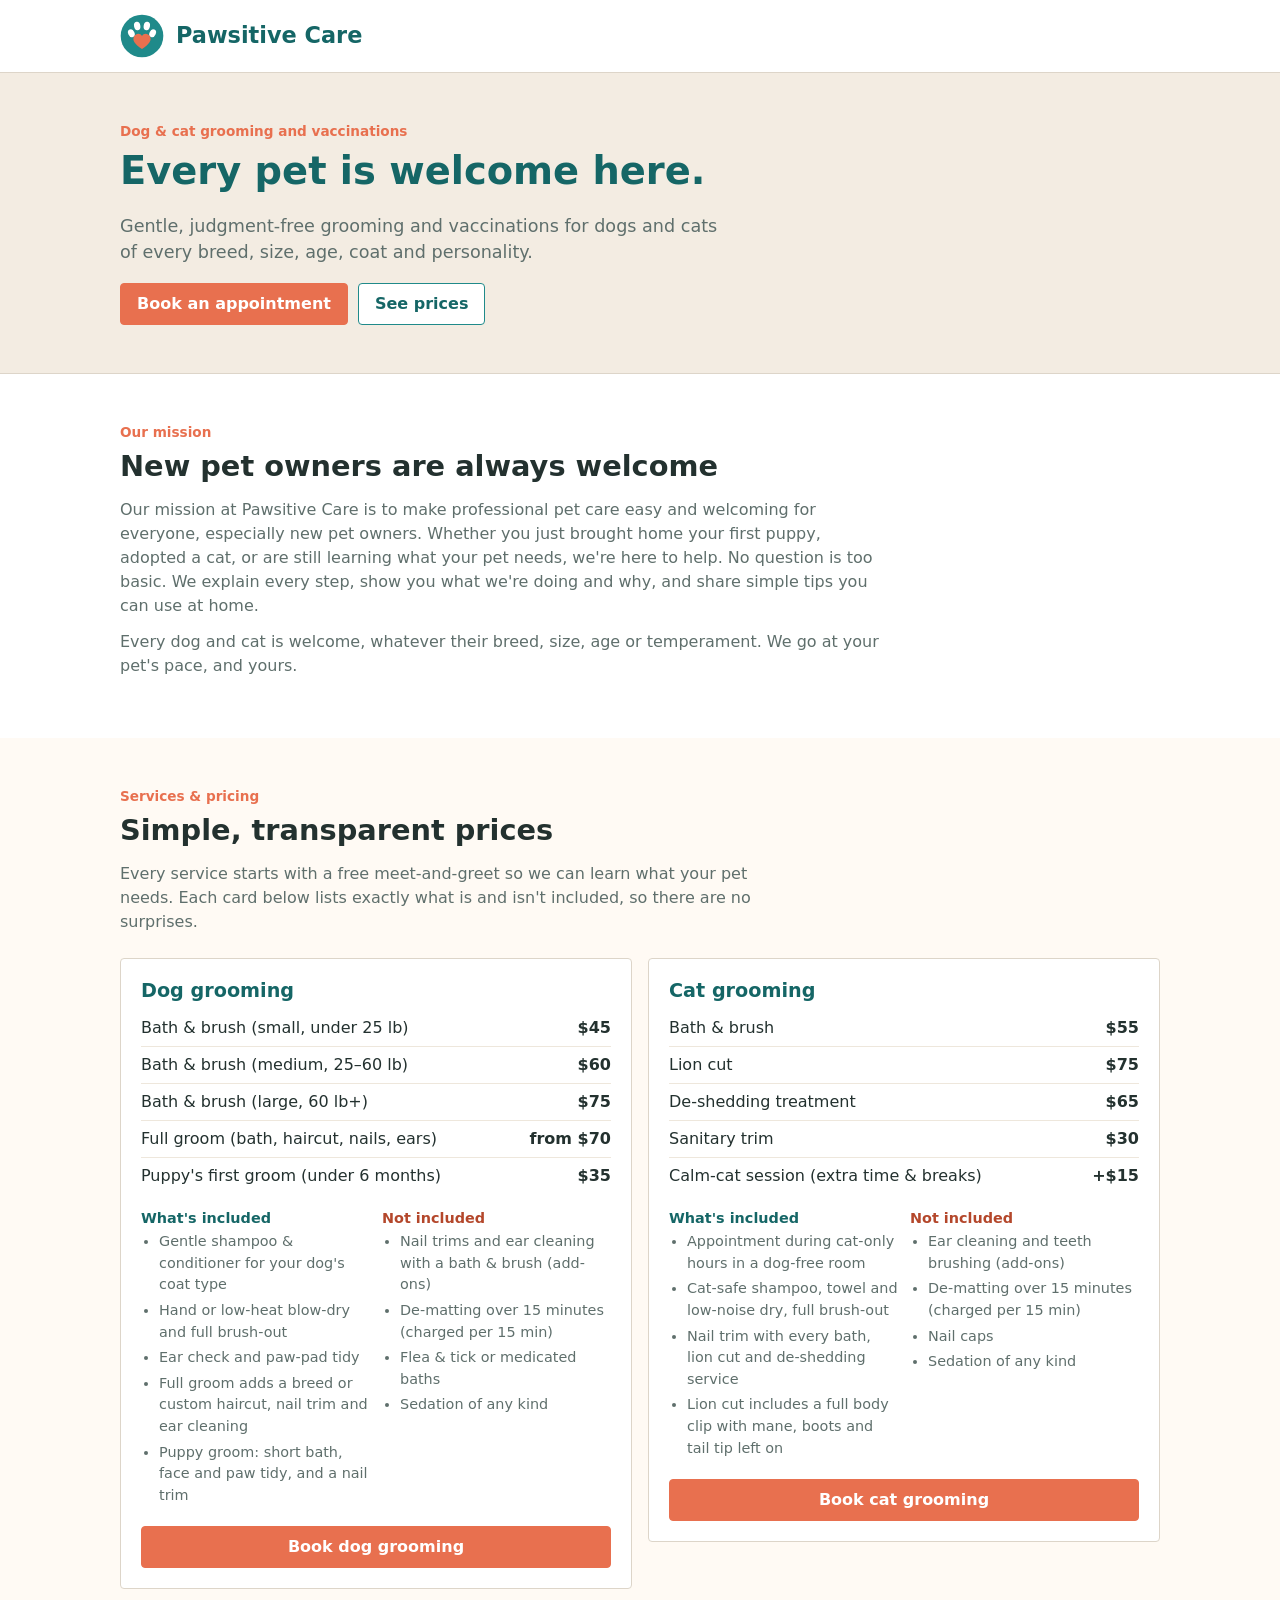
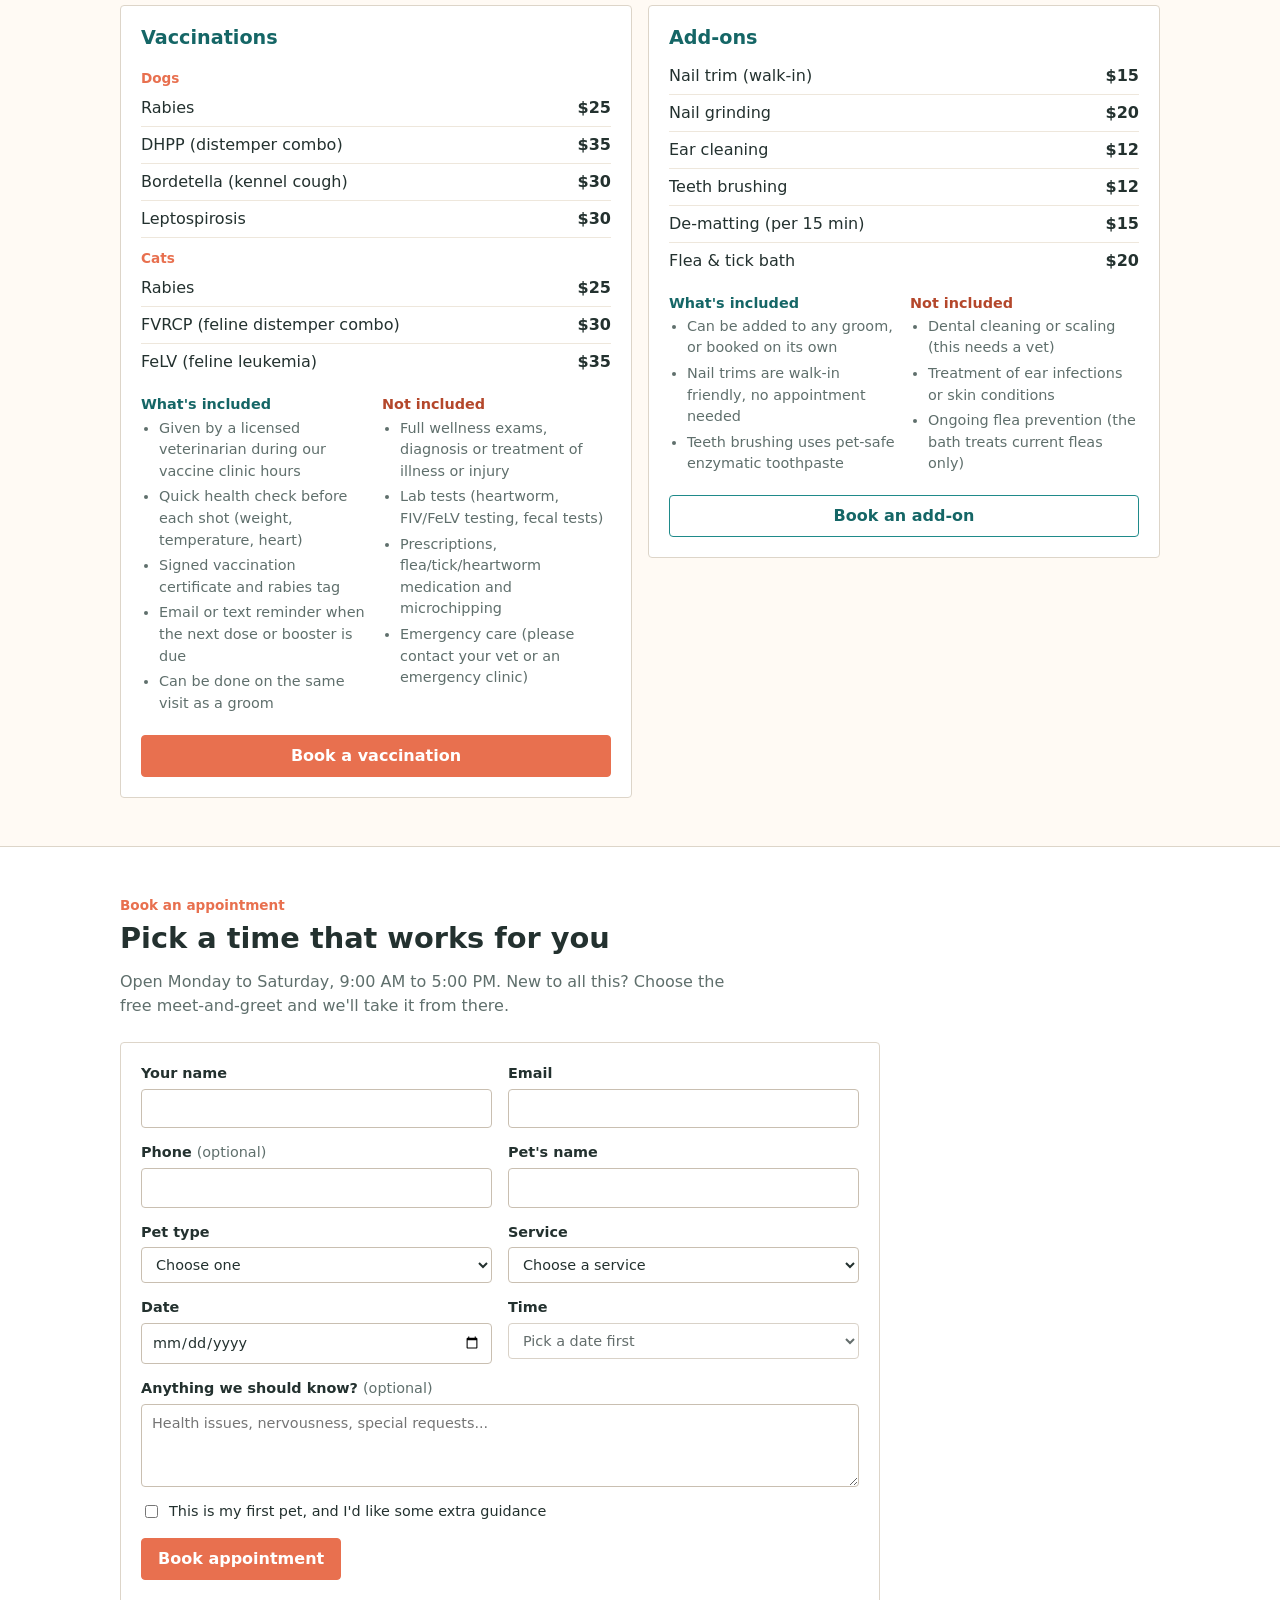
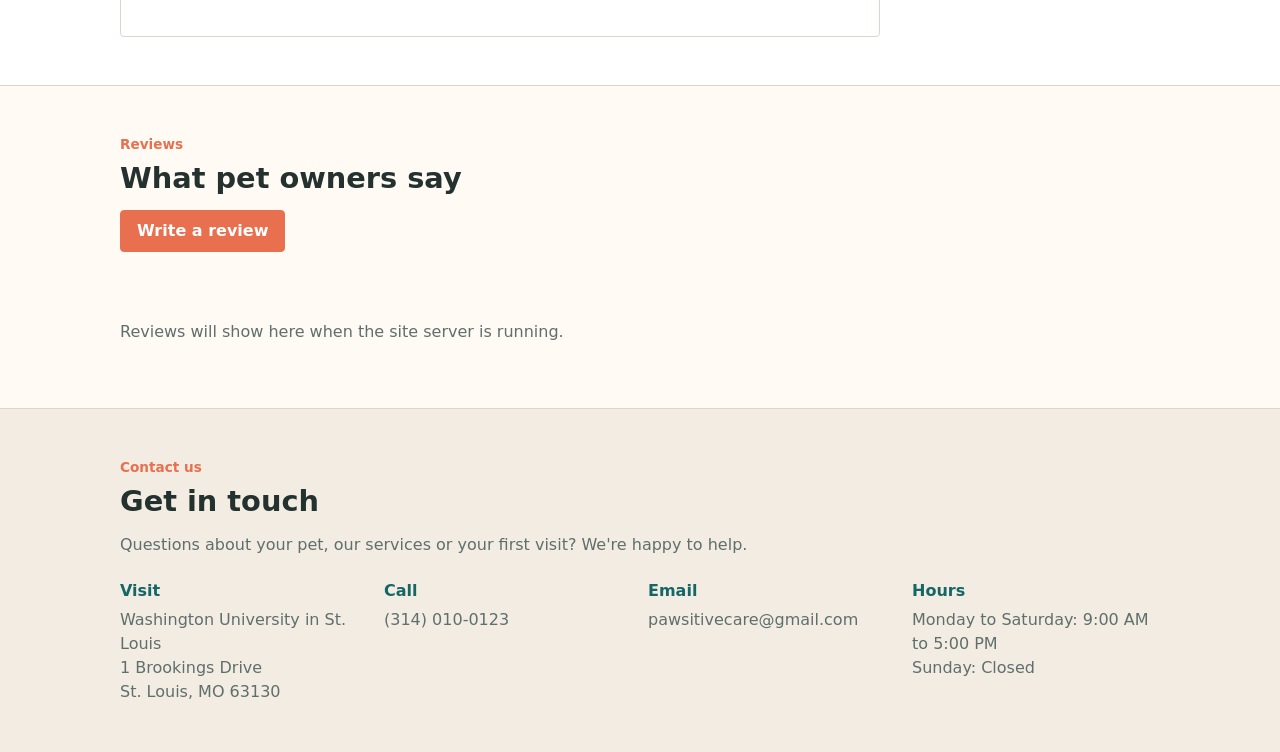
==== commit b5e661af: "Update contact details: WashU address, 314 phone, Gmail address Co-Authored-By: Claude Opus 5.5 <nor" ====
--- a/index.html
+++ b/index.html
@@ -334,15 +334,15 @@
         <div class="contact-grid">
           <div>
             <h3>Visit</h3>
-            <p>123 Example Street<br>Your City, ST 00000</p>
+            <p>Washington University in St. Louis<br>1 Brookings Drive<br>St. Louis, MO 63130</p>
           </div>
           <div>
             <h3>Call</h3>
-            <p>(555) 010-0123</p>
+            <p>(314) 010-0123</p>
           </div>
           <div>
             <h3>Email</h3>
-            <p>hello@pawsitivecare.example</p>
+            <p>pawsitivecare@gmail.com</p>
           </div>
           <div>
             <h3>Hours</h3>
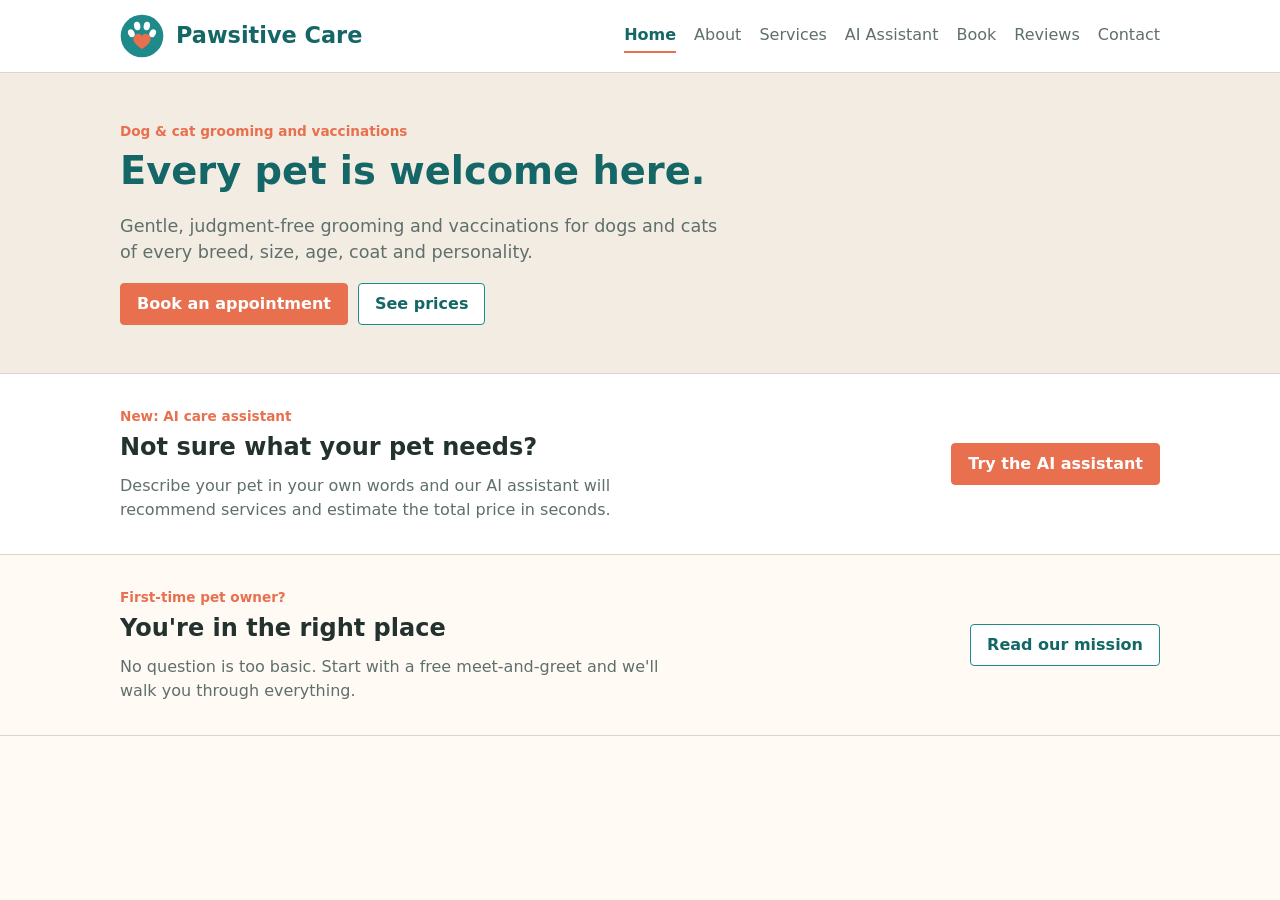
==== commit b70767c2: "Split site into separate pages and add AI care assistant demo - Home, About, Services, AI Assistant," ====
--- a/index.html
+++ b/index.html
@@ -4,7 +4,7 @@
   <meta charset="UTF-8">
   <meta name="viewport" content="width=device-width, initial-scale=1.0">
   <title>Pawsitive Care | Grooming &amp; Vaccinations for Every Dog &amp; Cat</title>
-  <meta name="description" content="Pawsitive Care offers gentle, inclusive grooming and vaccinations for dogs and cats of every breed, size, age and temperament.">
+  <meta name="description" content="Pawsitive Care offers gentle, welcoming grooming and vaccinations for dogs and cats, with extra support for new pet owners.">
   <link rel="icon" href="images/logo.svg" type="image/svg+xml">
   <link rel="stylesheet" href="css/styles.css">
 </head>
@@ -12,13 +12,23 @@
 
   <header class="site-header">
     <div class="container header-inner">
-      <img src="images/logo.svg" alt="" class="logo" width="44" height="44">
-      <span class="company-name">Pawsitive Care</span>
+      <a href="index.html" class="brand">
+        <img src="images/logo.svg" alt="" class="logo" width="44" height="44">
+        <span class="company-name">Pawsitive Care</span>
+      </a>
+      <nav class="site-nav" aria-label="Main">
+        <a href="index.html" aria-current="page">Home</a>
+        <a href="about.html">About</a>
+        <a href="services.html">Services</a>
+        <a href="assistant.html">AI Assistant</a>
+        <a href="book.html">Book</a>
+        <a href="reviews.html">Reviews</a>
+        <a href="contact.html">Contact</a>
+      </nav>
     </div>
   </header>
 
   <main>
-    <!-- Hero -->
     <section class="hero">
       <div class="container hero-inner">
         <div class="hero-text">
@@ -26,333 +36,37 @@
           <h1>Every pet is welcome here.</h1>
           <p class="lead">Gentle, judgment-free grooming and vaccinations for dogs and cats of every breed, size, age, coat and personality.</p>
           <div class="hero-actions">
-            <a href="#booking" class="btn">Book an appointment</a>
-            <a href="#services" class="btn btn-ghost">See prices</a>
+            <a href="book.html" class="btn">Book an appointment</a>
+            <a href="services.html" class="btn btn-ghost">See prices</a>
           </div>
         </div>
       </div>
     </section>
 
-    <!-- Mission -->
-    <section class="mission" id="mission">
-      <div class="container">
-        <p class="eyebrow">Our mission</p>
-        <h2>New pet owners are always welcome</h2>
-        <p class="mission-statement">
-          Our mission at Pawsitive Care is to make professional pet care easy and welcoming for everyone,
-          especially new pet owners. Whether you just brought home your first puppy, adopted a cat, or are
-          still learning what your pet needs, we're here to help. No question is too basic. We explain every
-          step, show you what we're doing and why, and share simple tips you can use at home.
-        </p>
-        <p class="mission-statement">
-          Every dog and cat is welcome, whatever their breed, size, age or temperament. We go at your pet's
-          pace, and yours.
-        </p>
+    <!-- Assistant teaser -->
+    <section class="teaser">
+      <div class="container teaser-inner">
+        <div>
+          <p class="eyebrow">New: AI care assistant</p>
+          <h2>Not sure what your pet needs?</h2>
+          <p class="muted">Describe your pet in your own words and our AI assistant will recommend services and estimate the total price in seconds.</p>
+        </div>
+        <a href="assistant.html" class="btn">Try the AI assistant</a>
       </div>
     </section>
 
-    <!-- Services & pricing -->
-    <section class="services" id="services">
-      <div class="container">
-        <p class="eyebrow">Services &amp; pricing</p>
-        <h2>Simple, transparent prices</h2>
-        <p class="section-sub">Every service starts with a free meet-and-greet so we can learn what your pet needs. Each card below lists exactly what is and isn't included, so there are no surprises.</p>
-
-        <div class="price-grid">
-          <article class="price-card">
-            <header>
-              <h3>Dog grooming</h3>
-            </header>
-            <ul class="price-list">
-              <li><span>Bath &amp; brush (small, under 25 lb)</span><span class="price">$45</span></li>
-              <li><span>Bath &amp; brush (medium, 25–60 lb)</span><span class="price">$60</span></li>
-              <li><span>Bath &amp; brush (large, 60 lb+)</span><span class="price">$75</span></li>
-              <li><span>Full groom (bath, haircut, nails, ears)</span><span class="price">from $70</span></li>
-              <li><span>Puppy's first groom (under 6 months)</span><span class="price">$35</span></li>
-            </ul>
-            <div class="coverage">
-              <div class="coverage-block included">
-                <h4>What's included</h4>
-                <ul>
-                  <li>Gentle shampoo &amp; conditioner for your dog's coat type</li>
-                  <li>Hand or low-heat blow-dry and full brush-out</li>
-                  <li>Ear check and paw-pad tidy</li>
-                  <li>Full groom adds a breed or custom haircut, nail trim and ear cleaning</li>
-                  <li>Puppy groom: short bath, face and paw tidy, and a nail trim</li>
-                </ul>
-              </div>
-              <div class="coverage-block excluded">
-                <h4>Not included</h4>
-                <ul>
-                  <li>Nail trims and ear cleaning with a bath &amp; brush (add-ons)</li>
-                  <li>De-matting over 15 minutes (charged per 15 min)</li>
-                  <li>Flea &amp; tick or medicated baths</li>
-                  <li>Sedation of any kind</li>
-                </ul>
-              </div>
-            </div>
-            <a href="#booking" class="btn btn-block" data-book="Dog grooming">Book dog grooming</a>
-          </article>
-
-          <article class="price-card">
-            <header>
-              <h3>Cat grooming</h3>
-            </header>
-            <ul class="price-list">
-              <li><span>Bath &amp; brush</span><span class="price">$55</span></li>
-              <li><span>Lion cut</span><span class="price">$75</span></li>
-              <li><span>De-shedding treatment</span><span class="price">$65</span></li>
-              <li><span>Sanitary trim</span><span class="price">$30</span></li>
-              <li><span>Calm-cat session (extra time &amp; breaks)</span><span class="price">+$15</span></li>
-            </ul>
-            <div class="coverage">
-              <div class="coverage-block included">
-                <h4>What's included</h4>
-                <ul>
-                  <li>Appointment during cat-only hours in a dog-free room</li>
-                  <li>Cat-safe shampoo, towel and low-noise dry, full brush-out</li>
-                  <li>Nail trim with every bath, lion cut and de-shedding service</li>
-                  <li>Lion cut includes a full body clip with mane, boots and tail tip left on</li>
-                </ul>
-              </div>
-              <div class="coverage-block excluded">
-                <h4>Not included</h4>
-                <ul>
-                  <li>Ear cleaning and teeth brushing (add-ons)</li>
-                  <li>De-matting over 15 minutes (charged per 15 min)</li>
-                  <li>Nail caps</li>
-                  <li>Sedation of any kind</li>
-                </ul>
-              </div>
-            </div>
-            <a href="#booking" class="btn btn-block" data-book="Cat grooming">Book cat grooming</a>
-          </article>
-
-          <article class="price-card">
-            <header>
-              <h3>Vaccinations</h3>
-            </header>
-            <ul class="price-list">
-              <li class="price-group">Dogs</li>
-              <li><span>Rabies</span><span class="price">$25</span></li>
-              <li><span>DHPP (distemper combo)</span><span class="price">$35</span></li>
-              <li><span>Bordetella (kennel cough)</span><span class="price">$30</span></li>
-              <li><span>Leptospirosis</span><span class="price">$30</span></li>
-              <li class="price-group">Cats</li>
-              <li><span>Rabies</span><span class="price">$25</span></li>
-              <li><span>FVRCP (feline distemper combo)</span><span class="price">$30</span></li>
-              <li><span>FeLV (feline leukemia)</span><span class="price">$35</span></li>
-            </ul>
-            <div class="coverage">
-              <div class="coverage-block included">
-                <h4>What's included</h4>
-                <ul>
-                  <li>Given by a licensed veterinarian during our vaccine clinic hours</li>
-                  <li>Quick health check before each shot (weight, temperature, heart)</li>
-                  <li>Signed vaccination certificate and rabies tag</li>
-                  <li>Email or text reminder when the next dose or booster is due</li>
-                  <li>Can be done on the same visit as a groom</li>
-                </ul>
-              </div>
-              <div class="coverage-block excluded">
-                <h4>Not included</h4>
-                <ul>
-                  <li>Full wellness exams, diagnosis or treatment of illness or injury</li>
-                  <li>Lab tests (heartworm, FIV/FeLV testing, fecal tests)</li>
-                  <li>Prescriptions, flea/tick/heartworm medication and microchipping</li>
-                  <li>Emergency care (please contact your vet or an emergency clinic)</li>
-                </ul>
-              </div>
-            </div>
-            <a href="#booking" class="btn btn-block" data-book="Vaccinations">Book a vaccination</a>
-          </article>
-
-          <article class="price-card">
-            <header>
-              <h3>Add-ons</h3>
-            </header>
-            <ul class="price-list">
-              <li><span>Nail trim (walk-in)</span><span class="price">$15</span></li>
-              <li><span>Nail grinding</span><span class="price">$20</span></li>
-              <li><span>Ear cleaning</span><span class="price">$12</span></li>
-              <li><span>Teeth brushing</span><span class="price">$12</span></li>
-              <li><span>De-matting (per 15 min)</span><span class="price">$15</span></li>
-              <li><span>Flea &amp; tick bath</span><span class="price">$20</span></li>
-            </ul>
-            <div class="coverage">
-              <div class="coverage-block included">
-                <h4>What's included</h4>
-                <ul>
-                  <li>Can be added to any groom, or booked on its own</li>
-                  <li>Nail trims are walk-in friendly, no appointment needed</li>
-                  <li>Teeth brushing uses pet-safe enzymatic toothpaste</li>
-                </ul>
-              </div>
-              <div class="coverage-block excluded">
-                <h4>Not included</h4>
-                <ul>
-                  <li>Dental cleaning or scaling (this needs a vet)</li>
-                  <li>Treatment of ear infections or skin conditions</li>
-                  <li>Ongoing flea prevention (the bath treats current fleas only)</li>
-                </ul>
-              </div>
-            </div>
-            <a href="#booking" class="btn btn-block btn-ghost" data-book="Add-ons">Book an add-on</a>
-          </article>
+    <!-- New owners -->
+    <section class="teaser teaser-alt">
+      <div class="container teaser-inner">
+        <div>
+          <p class="eyebrow">First-time pet owner?</p>
+          <h2>You're in the right place</h2>
+          <p class="muted">No question is too basic. Start with a free meet-and-greet and we'll walk you through everything.</p>
         </div>
-      </div>
-    </section>
-    <!-- Booking -->
-    <section class="booking" id="booking">
-      <div class="container">
-        <p class="eyebrow">Book an appointment</p>
-        <h2>Pick a time that works for you</h2>
-        <p class="section-sub">Open Monday to Saturday, 9:00 AM to 5:00 PM. New to all this? Choose the free meet-and-greet and we'll take it from there.</p>
-
-        <form id="booking-form" class="form-card">
-          <div class="form-grid">
-            <label>Your name
-              <input type="text" name="owner_name" maxlength="80" required autocomplete="name">
-            </label>
-            <label>Email
-              <input type="email" name="email" maxlength="120" required autocomplete="email">
-            </label>
-            <label><span>Phone <span class="optional">(optional)</span></span>
-              <input type="tel" name="phone" maxlength="30" autocomplete="tel">
-            </label>
-            <label>Pet's name
-              <input type="text" name="pet_name" maxlength="60" required>
-            </label>
-            <label>Pet type
-              <select name="pet_type" required>
-                <option value="">Choose one</option>
-                <option>Dog</option>
-                <option>Cat</option>
-              </select>
-            </label>
-            <label>Service
-              <select name="service" required>
-                <option value="">Choose a service</option>
-                <optgroup label="Getting started">
-                  <option>Free meet-and-greet</option>
-                </optgroup>
-                <optgroup label="Dog grooming">
-                  <option>Dog: Bath &amp; brush (small, under 25 lb)</option>
-                  <option>Dog: Bath &amp; brush (medium, 25–60 lb)</option>
-                  <option>Dog: Bath &amp; brush (large, 60 lb+)</option>
-                  <option>Dog: Full groom</option>
-                  <option>Dog: Puppy's first groom</option>
-                </optgroup>
-                <optgroup label="Cat grooming">
-                  <option>Cat: Bath &amp; brush</option>
-                  <option>Cat: Lion cut</option>
-                  <option>Cat: De-shedding treatment</option>
-                  <option>Cat: Sanitary trim</option>
-                </optgroup>
-                <optgroup label="Vaccinations">
-                  <option>Dog: Vaccination</option>
-                  <option>Cat: Vaccination</option>
-                </optgroup>
-                <optgroup label="Add-ons">
-                  <option>Add-on only (nail trim, ears, teeth, de-matting or flea bath)</option>
-                </optgroup>
-              </select>
-            </label>
-            <label>Date
-              <input type="date" name="date" required>
-            </label>
-            <label>Time
-              <select name="time" required disabled>
-                <option value="">Pick a date first</option>
-              </select>
-            </label>
-            <label class="full"><span>Anything we should know? <span class="optional">(optional)</span></span>
-              <textarea name="notes" rows="3" maxlength="500" placeholder="Health issues, nervousness, special requests..."></textarea>
-            </label>
-            <label class="full checkbox">
-              <input type="checkbox" name="first_time_owner">
-              This is my first pet, and I'd like some extra guidance
-            </label>
-          </div>
-          <button type="submit" class="btn">Book appointment</button>
-          <p class="form-status" id="booking-status" role="status"></p>
-        </form>
-
-        <div class="confirmation" id="booking-confirmation" hidden>
-          <h3>You're booked!</h3>
-          <p id="booking-summary"></p>
-          <p>Your reference number is <strong id="booking-reference"></strong>. Please keep it handy in case you need to change your appointment.</p>
-          <button type="button" class="btn btn-ghost" id="book-another">Book another appointment</button>
-        </div>
-      </div>
-    </section>
-
-    <!-- Reviews -->
-    <section class="reviews" id="reviews">
-      <div class="container">
-        <p class="eyebrow">Reviews</p>
-        <h2>What pet owners say</h2>
-        <button type="button" class="btn" id="write-review">Write a review</button>
-
-        <form id="review-form" class="form-card" hidden>
-          <div class="form-grid">
-            <label>Your name
-              <input type="text" name="name" maxlength="60" required autocomplete="name">
-            </label>
-            <label><span>Pet's name <span class="optional">(optional)</span></span>
-              <input type="text" name="pet_name" maxlength="60">
-            </label>
-            <label>Rating
-              <select name="rating" required>
-                <option value="">Choose a rating</option>
-                <option value="5">5 - Excellent</option>
-                <option value="4">4 - Good</option>
-                <option value="3">3 - Okay</option>
-                <option value="2">2 - Poor</option>
-                <option value="1">1 - Bad</option>
-              </select>
-            </label>
-            <label class="full">Your review
-              <textarea name="review" rows="4" minlength="5" maxlength="1000" required></textarea>
-            </label>
-          </div>
-          <button type="submit" class="btn">Submit review</button>
-          <p class="form-status" id="review-status" role="status"></p>
-        </form>
-        <p class="form-status" id="review-thanks" role="status"></p>
-
-        <div class="review-list" id="review-list"></div>
-      </div>
-    </section>
-
-    <!-- Contact -->
-    <section class="contact" id="contact">
-      <div class="container">
-        <p class="eyebrow">Contact us</p>
-        <h2>Get in touch</h2>
-        <p class="section-sub">Questions about your pet, our services or your first visit? We're happy to help.</p>
-        <div class="contact-grid">
-          <div>
-            <h3>Visit</h3>
-            <p>Washington University in St. Louis<br>1 Brookings Drive<br>St. Louis, MO 63130</p>
-          </div>
-          <div>
-            <h3>Call</h3>
-            <p>(314) 010-0123</p>
-          </div>
-          <div>
-            <h3>Email</h3>
-            <p>pawsitivecare@gmail.com</p>
-          </div>
-          <div>
-            <h3>Hours</h3>
-            <p>Monday to Saturday: 9:00 AM to 5:00 PM<br>Sunday: Closed</p>
-          </div>
-        </div>
+        <a href="about.html" class="btn btn-ghost">Read our mission</a>
       </div>
     </section>
   </main>
 
-  <script src="js/main.js"></script>
 </body>
 </html>
--- a/css/styles.css
+++ b/css/styles.css
@@ -11,6 +11,7 @@
 }
 
 * { box-sizing: border-box; }
+[hidden] { display: none !important; }
 
 body {
   margin: 0;
@@ -57,7 +58,18 @@
   border-bottom: 1px solid var(--line);
   padding: 14px 0;
 }
-.header-inner { display: flex; align-items: center; gap: 12px; }
+.header-inner {
+  display: flex;
+  align-items: center;
+  justify-content: space-between;
+  gap: 12px 24px;
+  flex-wrap: wrap;
+}
+.brand { display: flex; align-items: center; gap: 12px; text-decoration: none; }
+.site-nav { display: flex; flex-wrap: wrap; gap: 4px 18px; }
+.site-nav a { text-decoration: none; color: var(--muted); font-weight: 500; padding: 4px 0; }
+.site-nav a:hover { color: var(--teal-dark); }
+.site-nav a[aria-current="page"] { color: var(--teal-dark); font-weight: 700; border-bottom: 2px solid var(--coral); }
 .logo { display: block; width: 44px; height: 44px; }
 .company-name { font-size: 1.4rem; font-weight: 700; color: var(--teal-dark); }
 
@@ -71,9 +83,16 @@
 .lead { font-size: 1.1rem; color: var(--muted); max-width: 34em; }
 .hero-actions { display: flex; gap: 10px; flex-wrap: wrap; margin-top: 16px; }
 
+/* Home page boxes */
+.teaser { padding: 32px 0; background: var(--white); border-bottom: 1px solid var(--line); }
+.teaser-alt { background: var(--cream); }
+.teaser h2 { font-size: 1.5rem; }
+.teaser p.muted { margin: 0; max-width: 36em; }
+.teaser-inner { display: flex; align-items: center; justify-content: space-between; gap: 16px 32px; flex-wrap: wrap; }
+
 /* Mission */
 .mission { padding: 48px 0; background: var(--white); }
-.mission h2 { font-size: 1.8rem; }
+.mission h1 { font-size: 1.8rem; }
 .mission-statement {
   max-width: 760px;
   margin: 0 0 12px;
@@ -82,7 +101,7 @@
 
 /* Services */
 .services { padding: 48px 0; }
-.services h2 { font-size: 1.8rem; }
+.services h1 { font-size: 1.8rem; }
 .section-sub { color: var(--muted); margin: 0 0 24px; max-width: 40em; }
 .price-grid {
   display: grid;
@@ -132,9 +151,9 @@
 .excluded h4 { color: #b4472b; }
 
 /* Forms */
-.booking, .reviews { padding: 48px 0; border-top: 1px solid var(--line); }
+.booking, .reviews { padding: 48px 0; }
 .booking { background: var(--white); }
-.booking h2, .reviews h2, .contact h2 { font-size: 1.8rem; }
+.booking h1, .reviews h1, .contact h1, .assistant h1 { font-size: 1.8rem; }
 .form-card {
   background: var(--white);
   border: 1px solid var(--line);
@@ -198,7 +217,7 @@
 .muted { color: var(--muted); }
 
 /* Contact */
-.contact { padding: 48px 0; background: var(--sand); border-top: 1px solid var(--line); }
+.contact { padding: 48px 0; }
 .contact-grid {
   display: grid;
   grid-template-columns: repeat(4, 1fr);
@@ -206,6 +225,100 @@
 }
 .contact h3 { font-size: 1rem; color: var(--teal-dark); }
 .contact-grid p { margin: 0; color: var(--muted); overflow-wrap: anywhere; }
+
+/* AI assistant */
+.assistant { padding: 48px 0; }
+.beta {
+  display: inline-block;
+  margin-left: 6px;
+  padding: 0 6px;
+  border: 1px solid var(--coral);
+  border-radius: 4px;
+  font-size: 0.75rem;
+}
+.chat {
+  max-width: 760px;
+  background: var(--white);
+  border: 1px solid var(--line);
+  border-radius: 4px;
+}
+.chat-header {
+  display: flex;
+  align-items: center;
+  gap: 10px;
+  padding: 12px 16px;
+  border-bottom: 1px solid var(--line);
+}
+.chat-header strong { display: block; color: var(--teal-dark); }
+.chat-online { font-size: 0.8rem; color: var(--muted); }
+.chat-online::before {
+  content: "";
+  display: inline-block;
+  width: 8px;
+  height: 8px;
+  margin-right: 5px;
+  border-radius: 50%;
+  background: #2fa36b;
+}
+.chat-log {
+  display: flex;
+  flex-direction: column;
+  gap: 12px;
+  padding: 16px;
+  min-height: 260px;
+  max-height: 560px;
+  overflow-y: auto;
+}
+.msg {
+  max-width: 88%;
+  padding: 10px 14px;
+  border-radius: 4px;
+}
+.msg p { margin: 0 0 8px; }
+.msg p:last-child { margin-bottom: 0; }
+.msg.bot { align-self: flex-start; background: #eef6f5; }
+.msg.user { align-self: flex-end; background: var(--teal); color: var(--white); }
+.msg .btn { margin-top: 10px; }
+.msg .note { font-size: 0.9rem; color: var(--muted); }
+.typing { display: flex; gap: 4px; padding: 14px; }
+.dot {
+  width: 7px;
+  height: 7px;
+  border-radius: 50%;
+  background: var(--teal);
+  animation: blink 1.2s infinite;
+}
+.dot:nth-child(2) { animation-delay: 0.2s; }
+.dot:nth-child(3) { animation-delay: 0.4s; }
+@keyframes blink { 0%, 80%, 100% { opacity: 0.25; } 40% { opacity: 1; } }
+.estimate { width: 100%; border-collapse: collapse; margin: 8px 0; background: var(--white); }
+.estimate td { padding: 8px 10px; border-bottom: 1px solid #eee7dc; vertical-align: top; }
+.estimate .reason { display: block; font-size: 0.85rem; color: var(--muted); }
+.estimate .amount { text-align: right; font-weight: 700; white-space: nowrap; }
+.estimate tfoot td { font-weight: 700; border-bottom: 0; border-top: 2px solid var(--teal); }
+.chips, .quick-replies { display: flex; flex-wrap: wrap; gap: 8px; padding: 0 16px 12px; }
+.quick-replies { padding: 8px 0 0; }
+.chip {
+  font: inherit;
+  font-size: 0.85rem;
+  text-align: left;
+  padding: 6px 10px;
+  border: 1px solid var(--teal);
+  border-radius: 4px;
+  background: var(--white);
+  color: var(--teal-dark);
+  cursor: pointer;
+}
+.chat-form { display: flex; gap: 8px; padding: 12px 16px; border-top: 1px solid var(--line); }
+.chat-form textarea { flex: 1; resize: vertical; }
+.visually-hidden {
+  position: absolute;
+  width: 1px;
+  height: 1px;
+  overflow: hidden;
+  clip: rect(0 0 0 0);
+  white-space: nowrap;
+}
 
 /* Responsive */
 @media (max-width: 900px) {
@@ -217,4 +330,6 @@
 @media (max-width: 560px) {
   .hero h1 { font-size: 2rem; }
   .form-grid, .review-list, .contact-grid { grid-template-columns: minmax(0, 1fr); }
-}
+  .msg { max-width: 100%; }
+  .chat-form { flex-direction: column; }
+}
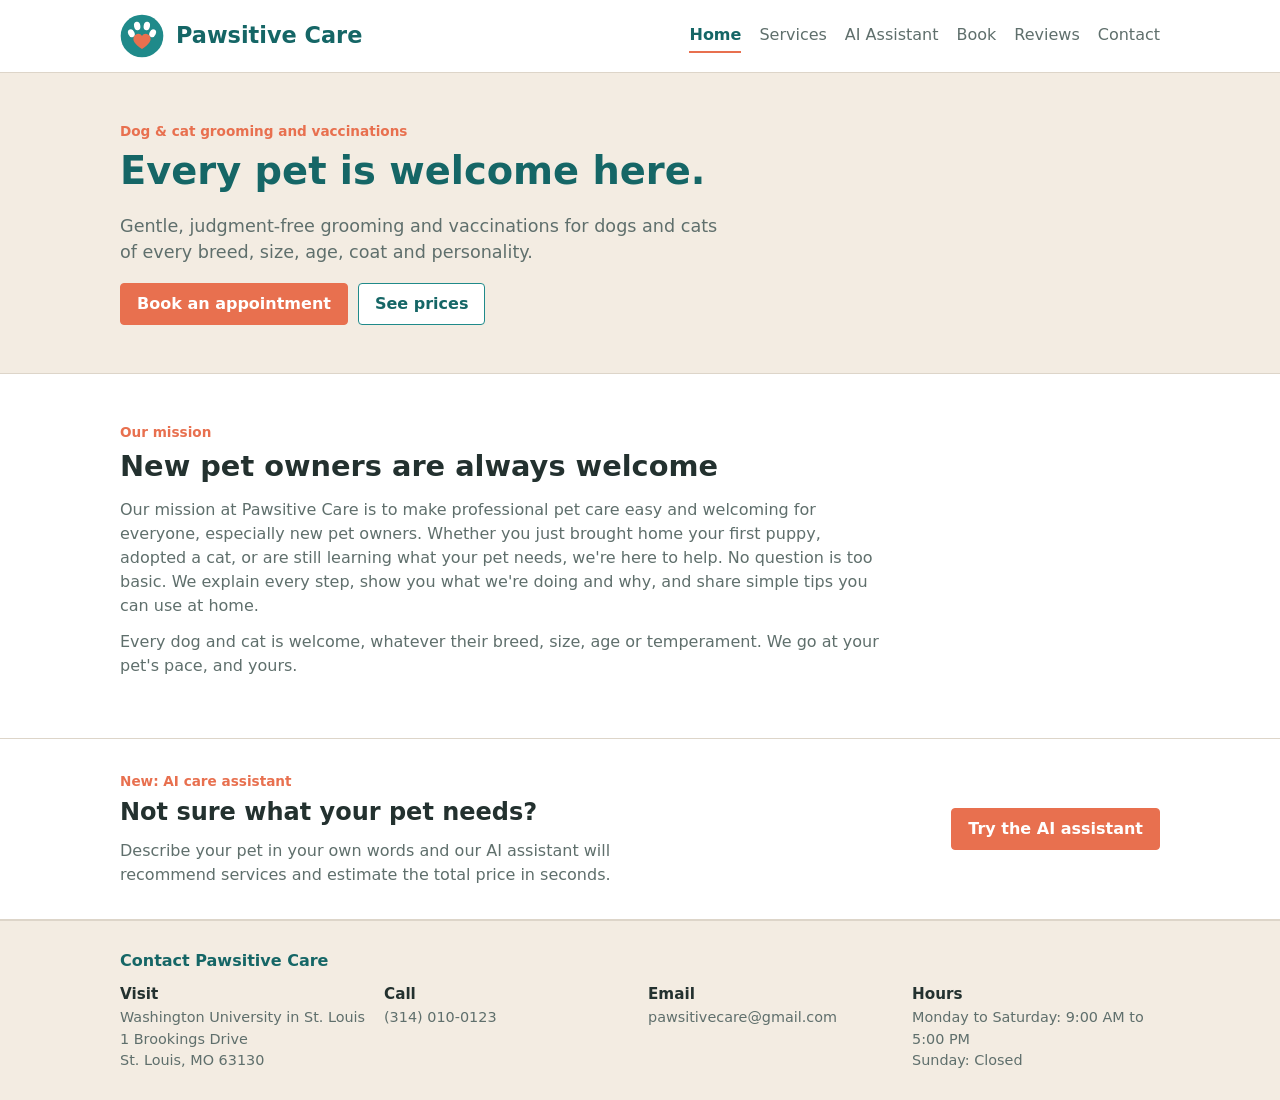
==== commit 2be3f96d: "Move mission to home page, add contact footer, drop Beta tag - About page removed; its mission state" ====
--- a/index.html
+++ b/index.html
@@ -18,7 +18,6 @@
       </a>
       <nav class="site-nav" aria-label="Main">
         <a href="index.html" aria-current="page">Home</a>
-        <a href="about.html">About</a>
         <a href="services.html">Services</a>
         <a href="assistant.html">AI Assistant</a>
         <a href="book.html">Book</a>
@@ -43,6 +42,24 @@
       </div>
     </section>
 
+    <!-- Mission -->
+    <section class="mission" id="mission">
+      <div class="container">
+        <p class="eyebrow">Our mission</p>
+        <h2>New pet owners are always welcome</h2>
+        <p class="mission-statement">
+          Our mission at Pawsitive Care is to make professional pet care easy and welcoming for everyone,
+          especially new pet owners. Whether you just brought home your first puppy, adopted a cat, or are
+          still learning what your pet needs, we're here to help. No question is too basic. We explain every
+          step, show you what we're doing and why, and share simple tips you can use at home.
+        </p>
+        <p class="mission-statement">
+          Every dog and cat is welcome, whatever their breed, size, age or temperament. We go at your pet's
+          pace, and yours.
+        </p>
+      </div>
+    </section>
+
     <!-- Assistant teaser -->
     <section class="teaser">
       <div class="container teaser-inner">
@@ -55,18 +72,31 @@
       </div>
     </section>
 
-    <!-- New owners -->
-    <section class="teaser teaser-alt">
-      <div class="container teaser-inner">
+  </main>
+
+  <footer class="site-footer" id="contact-info">
+    <div class="container">
+      <p class="footer-title">Contact Pawsitive Care</p>
+      <div class="contact-grid">
         <div>
-          <p class="eyebrow">First-time pet owner?</p>
-          <h2>You're in the right place</h2>
-          <p class="muted">No question is too basic. Start with a free meet-and-greet and we'll walk you through everything.</p>
+          <h2>Visit</h2>
+          <p>Washington University in St. Louis<br>1 Brookings Drive<br>St. Louis, MO 63130</p>
         </div>
-        <a href="about.html" class="btn btn-ghost">Read our mission</a>
+        <div>
+          <h2>Call</h2>
+          <p>(314) 010-0123</p>
+        </div>
+        <div>
+          <h2>Email</h2>
+          <p>pawsitivecare@gmail.com</p>
+        </div>
+        <div>
+          <h2>Hours</h2>
+          <p>Monday to Saturday: 9:00 AM to 5:00 PM<br>Sunday: Closed</p>
+        </div>
       </div>
-    </section>
-  </main>
+    </div>
+  </footer>
 
 </body>
 </html>
--- a/css/styles.css
+++ b/css/styles.css
@@ -85,14 +85,13 @@
 
 /* Home page boxes */
 .teaser { padding: 32px 0; background: var(--white); border-bottom: 1px solid var(--line); }
-.teaser-alt { background: var(--cream); }
 .teaser h2 { font-size: 1.5rem; }
 .teaser p.muted { margin: 0; max-width: 36em; }
 .teaser-inner { display: flex; align-items: center; justify-content: space-between; gap: 16px 32px; flex-wrap: wrap; }
 
 /* Mission */
-.mission { padding: 48px 0; background: var(--white); }
-.mission h1 { font-size: 1.8rem; }
+.mission { padding: 48px 0; background: var(--white); border-bottom: 1px solid var(--line); }
+.mission h2 { font-size: 1.8rem; }
 .mission-statement {
   max-width: 760px;
   margin: 0 0 12px;
@@ -228,14 +227,6 @@
 
 /* AI assistant */
 .assistant { padding: 48px 0; }
-.beta {
-  display: inline-block;
-  margin-left: 6px;
-  padding: 0 6px;
-  border: 1px solid var(--coral);
-  border-radius: 4px;
-  font-size: 0.75rem;
-}
 .chat {
   max-width: 760px;
   background: var(--white);
@@ -320,6 +311,12 @@
   white-space: nowrap;
 }
 
+/* Footer (contact info on every page) */
+.site-footer { background: var(--sand); border-top: 1px solid var(--line); padding: 28px 0; }
+.footer-title { font-weight: 700; color: var(--teal-dark); margin: 0 0 12px; }
+.site-footer h2 { font-size: 0.95rem; color: var(--ink); margin-bottom: 4px; }
+.site-footer .contact-grid p { font-size: 0.9rem; }
+
 /* Responsive */
 @media (max-width: 900px) {
   .price-grid { grid-template-columns: 1fr; }
